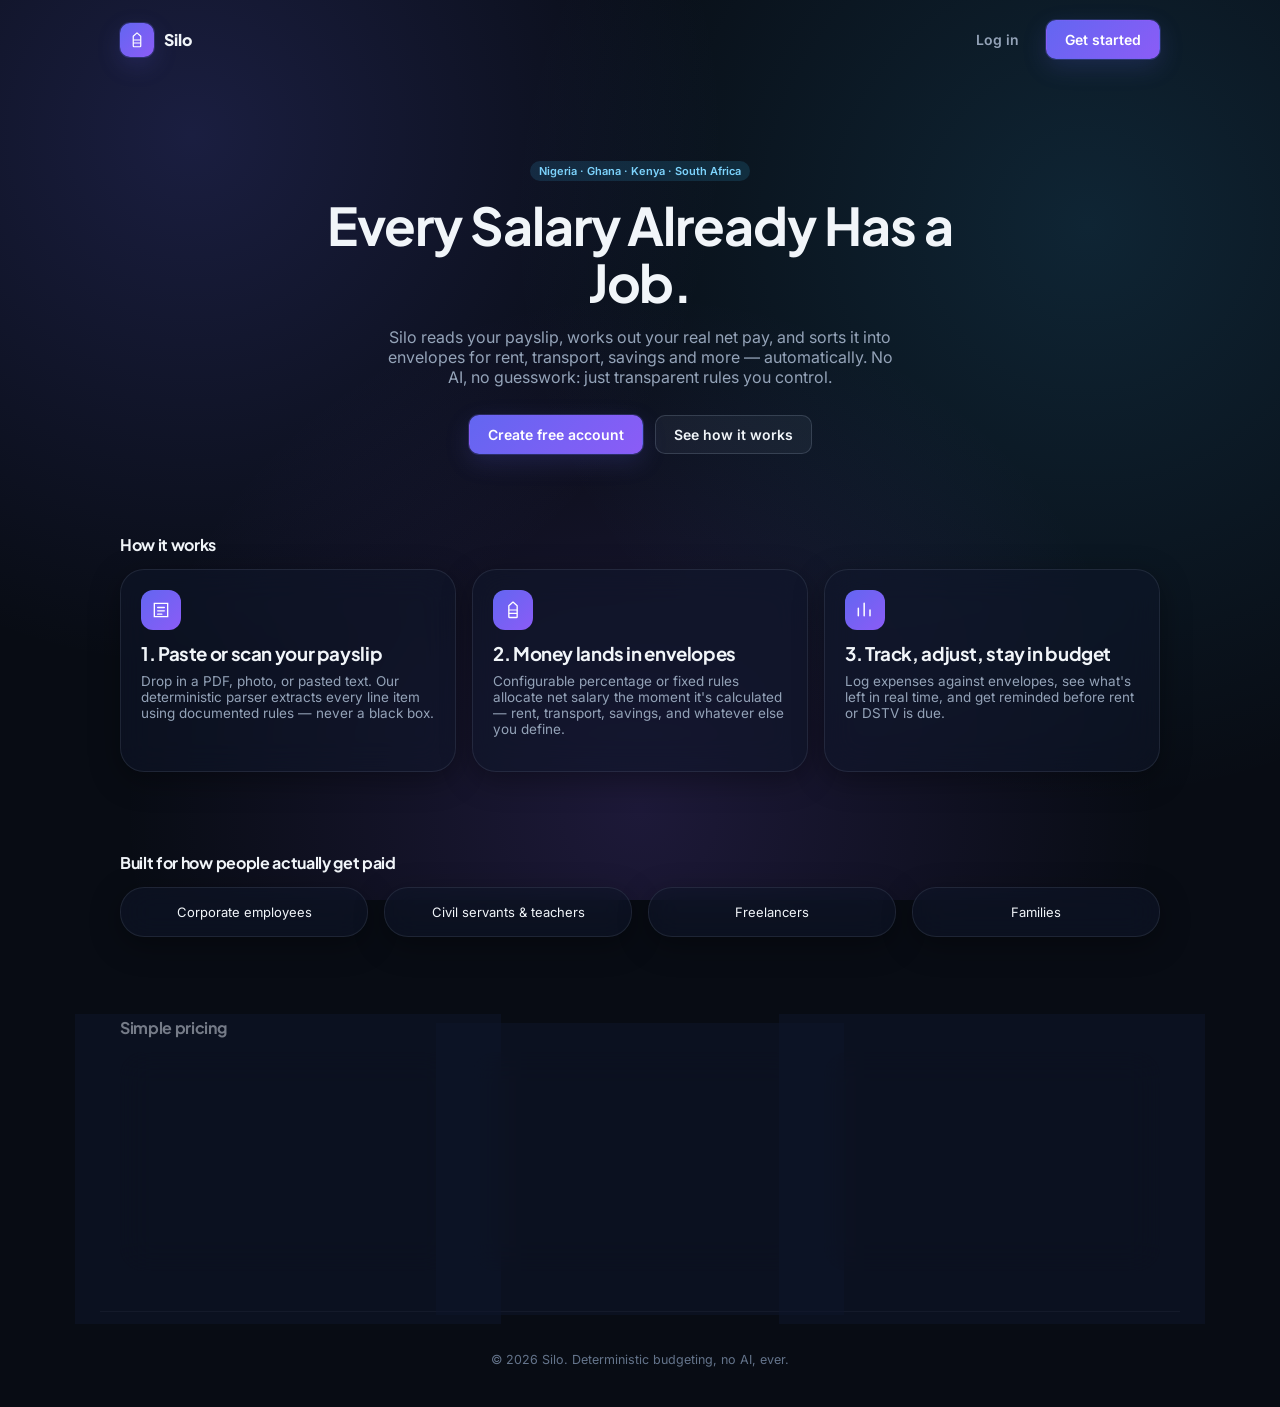
==== frontend/index.html @ d555c65d "Add files via upload" ====
<!DOCTYPE html>
<html lang="en">
<head>
<meta charset="UTF-8">
<meta name="viewport" content="width=device-width, initial-scale=1.0, viewport-fit=cover">
<meta name="theme-color" content="#080C14">
<meta name="description" content="Silo automatically organizes your salary into budgeting envelopes. Read payslips, calculate deductions, track spending — entirely offline-capable, no AI.">
<title>Silo — Every Salary Already Has a Job</title>
<link rel="manifest" href="manifest.json">
<link rel="icon" href="icons/favicon-32.png">
<link rel="apple-touch-icon" href="icons/icon-192.png">
<link rel="stylesheet" href="css/styles.css">
</head>
<body>
<a href="#main-content" class="skip-link">Skip to main content</a>

<!-- ============================== LANDING ============================== -->
<section id="view-landing" class="view active" aria-label="Landing page">
  <nav class="flex items-center justify-between" style="max-width:1080px;margin:0 auto;padding:20px;">
    <div class="brand" style="padding:0;">
      <div class="brand-mark">
        <svg viewBox="0 0 24 24" fill="none"><path d="M12 2.5L7 7v13a1 1 0 001 1h8a1 1 0 001-1V7l-5-4.5z" stroke="white" stroke-width="1.6" stroke-linecap="round" stroke-linejoin="round"/><path d="M7.5 12h9M7.5 16h9" stroke="white" stroke-width="1.4" stroke-linecap="round"/></svg>
      </div>
      <div><div class="brand-name">Silo</div></div>
    </div>
    <div class="flex gap-8">
      <button class="btn btn-ghost" data-action="show-auth" data-mode="login">Log in</button>
      <button class="btn btn-primary" data-action="show-auth" data-mode="register">Get started</button>
    </div>
  </nav>

  <div class="landing-hero">
    <span class="badge badge-info">Nigeria · Ghana · Kenya · South Africa</span>
    <h1 class="mt-16">Every Salary Already Has a Job.</h1>
    <p>Silo reads your payslip, works out your real net pay, and sorts it into envelopes for rent, transport, savings and more — automatically. No AI, no guesswork: just transparent rules you control.</p>
    <div class="flex gap-12" style="justify-content:center;margin-top:28px;">
      <button class="btn btn-primary" data-action="show-auth" data-mode="register">Create free account</button>
      <button class="btn btn-secondary" data-action="scroll-to" data-target="how-it-works">See how it works</button>
    </div>
  </div>

  <div class="landing-section" id="how-it-works">
    <div class="section-header"><h2>How it works</h2></div>
    <div class="grid grid-3">
      <div class="glass-card feature-tile">
        <div class="feature-icon"><svg viewBox="0 0 24 24" fill="none"><path d="M4 4h16v16H4z" stroke="white" stroke-width="1.6"/><path d="M8 9h8M8 13h8M8 17h5" stroke="white" stroke-width="1.6" stroke-linecap="round"/></svg></div>
        <h3>1. Paste or scan your payslip</h3>
        <p class="text-secondary mt-8" style="font-size:13.5px;">Drop in a PDF, photo, or pasted text. Our deterministic parser extracts every line item using documented rules — never a black box.</p>
      </div>
      <div class="glass-card feature-tile">
        <div class="feature-icon"><svg viewBox="0 0 24 24" fill="none"><path d="M12 2.5L7 7v13a1 1 0 001 1h8a1 1 0 001-1V7l-5-4.5z" stroke="white" stroke-width="1.6" stroke-linecap="round" stroke-linejoin="round"/><path d="M7.5 12h9M7.5 16h9" stroke="white" stroke-width="1.4" stroke-linecap="round"/></svg></div>
        <h3>2. Money lands in envelopes</h3>
        <p class="text-secondary mt-8" style="font-size:13.5px;">Configurable percentage or fixed rules allocate net salary the moment it's calculated — rent, transport, savings, and whatever else you define.</p>
      </div>
      <div class="glass-card feature-tile">
        <div class="feature-icon"><svg viewBox="0 0 24 24" fill="none"><path d="M4 19V10M11 19V4M18 19v-7" stroke="white" stroke-width="1.8" stroke-linecap="round"/></svg></div>
        <h3>3. Track, adjust, stay in budget</h3>
        <p class="text-secondary mt-8" style="font-size:13.5px;">Log expenses against envelopes, see what's left in real time, and get reminded before rent or DSTV is due.</p>
      </div>
    </div>
  </div>

  <div class="landing-section">
    <div class="section-header"><h2>Built for how people actually get paid</h2></div>
    <div class="grid grid-4">
      <div class="glass-card" style="font-size:13px;text-align:center;padding:16px;">Corporate employees</div>
      <div class="glass-card" style="font-size:13px;text-align:center;padding:16px;">Civil servants & teachers</div>
      <div class="glass-card" style="font-size:13px;text-align:center;padding:16px;">Freelancers</div>
      <div class="glass-card" style="font-size:13px;text-align:center;padding:16px;">Families</div>
    </div>
  </div>

  <div class="landing-section">
    <div class="section-header"><h2>Simple pricing</h2></div>
    <div class="grid grid-3">
      <div class="glass-card pricing-card">
        <div class="text-secondary" style="font-size:13px;">Free</div>
        <div class="price">₦0</div>
        <p class="text-secondary" style="font-size:13px;">5 envelopes · 3 months of payslip history</p>
        <button class="btn btn-secondary btn-block mt-16" data-action="show-auth" data-mode="register">Start free</button>
      </div>
      <div class="glass-card pricing-card featured">
        <span class="badge badge-info" style="position:absolute;top:-10px;left:50%;transform:translateX(-50%);">Popular</span>
        <div class="text-secondary" style="font-size:13px;">Premium</div>
        <div class="price">₦2,500<span style="font-size:13px;color:var(--text-muted);">/mo</span></div>
        <p class="text-secondary" style="font-size:13px;">Unlimited envelopes, reports & history, cloud backup</p>
        <button class="btn btn-primary btn-block mt-16" data-action="show-auth" data-mode="register">Go Premium</button>
      </div>
      <div class="glass-card pricing-card">
        <div class="text-secondary" style="font-size:13px;">Business</div>
        <div class="price">₦8,000<span style="font-size:13px;color:var(--text-muted);">/mo</span></div>
        <p class="text-secondary" style="font-size:13px;">Multiple staff payrolls, priority support</p>
        <button class="btn btn-secondary btn-block mt-16" data-action="show-auth" data-mode="register">Contact sales</button>
      </div>
    </div>
  </div>

  <footer class="landing-section text-muted" style="text-align:center;font-size:12.5px;border-top:1px solid var(--surface-border);">
    © 2026 Silo. Deterministic budgeting, no AI, ever.
  </footer>
</section>

<!-- ============================== AUTH ============================== -->
<section id="view-auth" class="view" aria-label="Authentication">
  <div class="auth-shell">
    <div class="glass-card auth-card">
      <div class="brand" style="padding:0 0 20px;justify-content:center;">
        <div class="brand-mark">
          <svg viewBox="0 0 24 24" fill="none"><path d="M12 2.5L7 7v13a1 1 0 001 1h8a1 1 0 001-1V7l-5-4.5z" stroke="white" stroke-width="1.6" stroke-linecap="round" stroke-linejoin="round"/><path d="M7.5 12h9M7.5 16h9" stroke="white" stroke-width="1.4" stroke-linecap="round"/></svg>
        </div>
        <div class="brand-name">Silo</div>
      </div>

      <div class="chip-row" style="justify-content:center;margin-bottom:20px;">
        <div class="chip active" data-auth-tab="login">Log in</div>
        <div class="chip" data-auth-tab="register">Create account</div>
      </div>

      <form id="form-login" data-form="login">
        <div class="field">
          <label for="login-email">Email</label>
          <input class="input" type="email" id="login-email" placeholder="you@example.com" required>
        </div>
        <div class="field">
          <label for="login-password">Password</label>
          <input class="input" type="password" id="login-password" placeholder="••••••••" required>
        </div>
        <button class="btn btn-primary btn-block" type="submit">Log in</button>
      </form>

      <form id="form-register" data-form="register" style="display:none;">
        <div class="field">
          <label for="reg-name">Full name</label>
          <input class="input" type="text" id="reg-name" placeholder="Adaeze Nwosu" required>
        </div>
        <div class="field">
          <label for="reg-email">Email</label>
          <input class="input" type="email" id="reg-email" placeholder="you@example.com" required>
        </div>
        <div class="field">
          <label for="reg-country">Country</label>
          <select class="input" id="reg-country">
            <option value="NG">Nigeria (₦ NGN)</option>
            <option value="GH">Ghana (GH₵ GHS)</option>
            <option value="KE">Kenya (KSh KES)</option>
            <option value="ZA">South Africa (R ZAR)</option>
          </select>
        </div>
        <div class="field">
          <label for="reg-password">Password</label>
          <input class="input" type="password" id="reg-password" placeholder="At least 8 characters" required minlength="8">
        </div>
        <button class="btn btn-primary btn-block" type="submit">Create account</button>
      </form>

      <div class="flex" style="gap:10px;margin:18px 0;align-items:center;">
        <div style="flex:1;height:1px;background:var(--surface-border-strong);"></div>
        <span class="text-muted" style="font-size:11.5px;">or continue with</span>
        <div style="flex:1;height:1px;background:var(--surface-border-strong);"></div>
      </div>
      <div class="grid grid-3" style="gap:8px;">
        <button class="btn btn-secondary btn-sm" data-action="oauth-stub" data-provider="Google">Google</button>
        <button class="btn btn-secondary btn-sm" data-action="oauth-stub" data-provider="Microsoft">Microsoft</button>
        <button class="btn btn-secondary btn-sm" data-action="oauth-stub" data-provider="Apple">Apple</button>
      </div>
      <p class="text-muted mt-16" style="font-size:11.5px;text-align:center;">By continuing you agree to Silo's Terms & Privacy Policy.</p>
    </div>
  </div>
</section>

<!-- ============================== APP SHELL ============================== -->
<div id="app-shell" class="app-shell" style="display:none;">
  <aside class="sidebar" aria-label="Primary navigation">
    <div class="brand">
      <div class="brand-mark">
        <svg viewBox="0 0 24 24" fill="none"><path d="M12 2.5L7 7v13a1 1 0 001 1h8a1 1 0 001-1V7l-5-4.5z" stroke="white" stroke-width="1.6" stroke-linecap="round" stroke-linejoin="round"/><path d="M7.5 12h9M7.5 16h9" stroke="white" stroke-width="1.4" stroke-linecap="round"/></svg>
      </div>
      <div>
        <div class="brand-name">Silo</div>
        <div class="brand-tagline">Every salary has a job</div>
      </div>
    </div>

    <div class="nav-item active" data-nav="dashboard" tabindex="0">
      <svg viewBox="0 0 24 24" fill="none"><path d="M4 13h6V4H4v9zM14 20h6v-9h-6v9zM4 20h6v-4H4v4zM14 10h6V4h-6v6z" stroke="currentColor" stroke-width="1.6" stroke-linejoin="round"/></svg>
      Dashboard
    </div>
    <div class="nav-item" data-nav="upload" tabindex="0">
      <svg viewBox="0 0 24 24" fill="none"><path d="M12 16V4m0 0L7 9m5-5l5 5M4 16v3a2 2 0 002 2h12a2 2 0 002-2v-3" stroke="currentColor" stroke-width="1.6" stroke-linecap="round" stroke-linejoin="round"/></svg>
      Upload Payslip
    </div>
    <div class="nav-item" data-nav="history" tabindex="0">
      <svg viewBox="0 0 24 24" fill="none"><path d="M4 4h16v16H4z" stroke="currentColor" stroke-width="1.6"/><path d="M8 9h8M8 13h8M8 17h5" stroke="currentColor" stroke-width="1.6" stroke-linecap="round"/></svg>
      Payslip History
    </div>
    <div class="nav-item" data-nav="envelopes" tabindex="0">
      <svg viewBox="0 0 24 24" fill="none"><path d="M3 6l9 6 9-6M4 5h16a1 1 0 011 1v12a1 1 0 01-1 1H4a1 1 0 01-1-1V6a1 1 0 011-1z" stroke="currentColor" stroke-width="1.6" stroke-linejoin="round"/></svg>
      Envelopes
    </div>
    <div class="nav-item" data-nav="transactions" tabindex="0">
      <svg viewBox="0 0 24 24" fill="none"><path d="M7 8h13M7 8l3-3M7 8l3 3M17 16H4M17 16l-3-3M17 16l-3 3" stroke="currentColor" stroke-width="1.6" stroke-linecap="round" stroke-linejoin="round"/></svg>
      Transactions
    </div>
    <div class="nav-item" data-nav="reports" tabindex="0">
      <svg viewBox="0 0 24 24" fill="none"><path d="M4 19V10M11 19V4M18 19v-7" stroke="currentColor" stroke-width="1.8" stroke-linecap="round"/></svg>
      Reports
    </div>

    <div class="nav-section-label">Account</div>
    <div class="nav-item" data-nav="settings" tabindex="0">
      <svg viewBox="0 0 24 24" fill="none"><circle cx="12" cy="12" r="3" stroke="currentColor" stroke-width="1.6"/><path d="M19.4 15a1.65 1.65 0 00.33 1.82l.06.06a2 2 0 11-2.83 2.83l-.06-.06a1.65 1.65 0 00-1.82-.33 1.65 1.65 0 00-1 1.51V21a2 2 0 01-4 0v-.09A1.65 1.65 0 009 19.4a1.65 1.65 0 00-1.82.33l-.06.06a2 2 0 11-2.83-2.83l.06-.06A1.65 1.65 0 004.6 15a1.65 1.65 0 00-1.51-1H3a2 2 0 010-4h.09A1.65 1.65 0 004.6 9a1.65 1.65 0 00-.33-1.82l-.06-.06a2 2 0 112.83-2.83l.06.06A1.65 1.65 0 009 4.6a1.65 1.65 0 001-1.51V3a2 2 0 014 0v.09a1.65 1.65 0 001 1.51 1.65 1.65 0 001.82-.33l.06-.06a2 2 0 112.83 2.83l-.06.06A1.65 1.65 0 0019.4 9c.14.36.22.75.22 1.15V10.85c0 .4-.08.79-.22 1.15z" stroke="currentColor" stroke-width="1.2"/></svg>
      Settings
    </div>
    <div class="nav-item" data-action="logout" tabindex="0">
      <svg viewBox="0 0 24 24" fill="none"><path d="M9 21H5a2 2 0 01-2-2V5a2 2 0 012-2h4M16 17l5-5-5-5M21 12H9" stroke="currentColor" stroke-width="1.6" stroke-linecap="round" stroke-linejoin="round"/></svg>
      Log out
    </div>

    <div class="sidebar-footer">
      <div class="glass-card" style="padding:14px;">
        <div style="font-size:12px;font-weight:600;">Free plan</div>
        <div class="text-muted" style="font-size:11px;margin-top:2px;">5 envelopes · 3mo history</div>
        <button class="btn btn-primary btn-sm btn-block mt-8" data-nav="settings" data-settings-tab="subscription">Upgrade</button>
      </div>
    </div>
  </aside>

  <main class="main" id="main-content">
    <div class="install-banner" id="install-banner">
      <div class="flex items-center gap-12">
        <svg width="20" height="20" viewBox="0 0 24 24" fill="none"><path d="M12 16V4m0 0L7 9m5-5l5 5M4 20h16" stroke="var(--color-accent)" stroke-width="1.8" stroke-linecap="round" stroke-linejoin="round"/></svg>
        <span style="font-size:13px;">Install Silo for offline access and a native app feel.</span>
      </div>
      <div class="flex gap-8">
        <button class="btn btn-primary btn-sm" id="install-btn">Install</button>
        <button class="btn btn-ghost btn-sm" id="install-dismiss">Dismiss</button>
      </div>
    </div>

    <!-- ---- DASHBOARD ---- -->
    <section id="view-dashboard" class="view active" aria-label="Dashboard">
      <div class="topbar">
        <div>
          <h1>Welcome back<span id="dash-username"></span></h1>
          <div class="subtitle" id="dash-date"></div>
        </div>
        <button class="btn btn-primary" data-nav="upload">
          <svg viewBox="0 0 24 24" fill="none"><path d="M12 5v14M5 12h14" stroke="white" stroke-width="2" stroke-linecap="round"/></svg>
          Upload payslip
        </button>
      </div>

      <div class="grid grid-4" id="dash-stats"></div>

      <div class="grid" style="grid-template-columns: 1.4fr 1fr; margin-top:20px;" id="dash-two-col">
        <div class="glass-card">
          <div class="section-header">
            <h2>Envelope summary</h2>
            <span class="link" data-nav="envelopes">View all</span>
          </div>
          <div class="grid grid-3" id="dash-envelopes"></div>
        </div>
        <div class="glass-card">
          <div class="section-header"><h2>Upcoming bills</h2></div>
          <div id="dash-bills"></div>
        </div>
      </div>

      <div class="glass-card mt-24">
        <div class="section-header">
          <h2>Recent transactions</h2>
          <span class="link" data-nav="transactions">View all</span>
        </div>
        <div id="dash-transactions"></div>
      </div>
    </section>

    <!-- ---- UPLOAD PAYSLIP ---- -->
    <section id="view-upload" class="view" aria-label="Upload payslip">
      <div class="topbar">
        <div><h1>Upload payslip</h1><div class="subtitle">Paste, drop, or capture — parsed instantly and fully offline.</div></div>
      </div>

      <div class="grid" style="grid-template-columns: 1fr 1fr;">
        <div class="glass-card">
          <div class="chip-row mt-8" style="margin-bottom:16px;">
            <div class="chip active" data-country="NG">🇳🇬 Nigeria</div>
            <div class="chip" data-country="GH">🇬🇭 Ghana</div>
            <div class="chip" data-country="KE">🇰🇪 Kenya</div>
            <div class="chip" data-country="ZA">🇿🇦 South Africa</div>
          </div>
          <div class="dropzone" id="dropzone" tabindex="0" role="button" aria-label="Upload payslip file">
            <svg viewBox="0 0 24 24" fill="none"><path d="M12 16V4m0 0L7 9m5-5l5 5M4 16v3a2 2 0 002 2h12a2 2 0 002-2v-3" stroke="currentColor" stroke-width="1.6" stroke-linecap="round" stroke-linejoin="round"/></svg>
            <div style="font-size:13.5px;font-weight:600;">Drag & drop, paste, or click to select</div>
            <div class="text-muted" style="font-size:12px;margin-top:4px;">PDF, JPEG, PNG, HEIC, TXT — text is extracted locally when possible</div>
            <input type="file" id="file-input" accept=".pdf,.jpg,.jpeg,.png,.heic,.txt,image/*" hidden>
          </div>
          <div class="field mt-16">
            <label for="paste-area">Or paste payslip text directly</label>
            <textarea class="input" id="paste-area" rows="8" placeholder="Employee Name: ...&#10;Basic Salary: ...&#10;Net Pay: ..."></textarea>
          </div>
          <button class="btn btn-primary btn-block" id="parse-btn">
            <svg viewBox="0 0 24 24" fill="none"><path d="M9 12l2 2 4-4" stroke="white" stroke-width="2" stroke-linecap="round" stroke-linejoin="round"/><circle cx="12" cy="12" r="9" stroke="white" stroke-width="1.6"/></svg>
            Parse payslip
          </button>
        </div>

        <div class="glass-card" id="parse-result-card" style="display:none;">
          <div class="section-header">
            <h2>Extracted details</h2>
            <span id="parse-status-badge"></span>
          </div>
          <div id="parse-notes"></div>
          <div id="parse-fields" class="mt-16"></div>
          <button class="btn btn-primary btn-block mt-16" id="confirm-allocate-btn">Confirm & allocate to envelopes</button>
        </div>
        <div class="glass-card empty-state" id="parse-empty-card">
          <svg viewBox="0 0 24 24" fill="none"><path d="M4 4h16v16H4z" stroke="currentColor" stroke-width="1.4"/><path d="M8 9h8M8 13h8M8 17h5" stroke="currentColor" stroke-width="1.4" stroke-linecap="round"/></svg>
          <div>Extracted fields will appear here — every value traces back to a regex rule you can inspect, never a guess.</div>
        </div>
      </div>
    </section>

    <!-- ---- PAYSLIP HISTORY ---- -->
    <section id="view-history" class="view" aria-label="Payslip history">
      <div class="topbar"><div><h1>Payslip history</h1><div class="subtitle">Every payslip you've parsed, with its validation status.</div></div></div>
      <div class="glass-card"><div id="history-list"></div></div>
    </section>

    <!-- ---- ENVELOPES ---- -->
    <section id="view-envelopes" class="view" aria-label="Envelopes">
      <div class="topbar">
        <div><h1>Envelopes</h1><div class="subtitle">Configurable budgeting buckets — create, merge, split, lock.</div></div>
        <div class="flex gap-8">
          <button class="btn btn-secondary" data-action="open-modal" data-modal="rules">Allocation rules</button>
          <button class="btn btn-primary" data-action="open-modal" data-modal="create-envelope">
            <svg viewBox="0 0 24 24" fill="none"><path d="M12 5v14M5 12h14" stroke="white" stroke-width="2" stroke-linecap="round"/></svg>
            New envelope
          </button>
        </div>
      </div>
      <div class="grid grid-4" id="envelopes-grid"></div>
    </section>

    <!-- ---- TRANSACTIONS ---- -->
    <section id="view-transactions" class="view" aria-label="Transactions">
      <div class="topbar">
        <div><h1>Transactions</h1><div class="subtitle">Every expense, income, transfer, and refund.</div></div>
        <button class="btn btn-primary" data-action="open-modal" data-modal="add-transaction">
          <svg viewBox="0 0 24 24" fill="none"><path d="M12 5v14M5 12h14" stroke="white" stroke-width="2" stroke-linecap="round"/></svg>
          Add transaction
        </button>
      </div>
      <div class="glass-card">
        <div class="flex gap-8 mt-8" style="margin-bottom:16px;flex-wrap:wrap;">
          <input class="input" id="txn-search" placeholder="Search transactions..." style="max-width:240px;">
          <select class="input" id="txn-filter-type" style="max-width:160px;">
            <option value="">All types</option>
            <option value="expense">Expense</option>
            <option value="income">Income</option>
            <option value="transfer">Transfer</option>
            <option value="refund">Refund</option>
          </select>
        </div>
        <div id="transactions-list"></div>
      </div>
    </section>

    <!-- ---- REPORTS ---- -->
    <section id="view-reports" class="view" aria-label="Reports">
      <div class="topbar">
        <div><h1>Reports</h1><div class="subtitle">Deterministic aggregation — plain arithmetic, no inference.</div></div>
        <div class="flex gap-8">
          <select class="input" id="report-period" style="max-width:160px;">
            <option value="daily">Daily</option>
            <option value="weekly">Weekly</option>
            <option value="monthly" selected>Monthly</option>
            <option value="quarterly">Quarterly</option>
            <option value="annual">Annual</option>
          </select>
          <button class="btn btn-secondary" data-action="export-report" data-format="csv">Export CSV</button>
        </div>
      </div>

      <div class="grid grid-3" id="report-stats"></div>

      <div class="grid" style="grid-template-columns: 1fr 1fr; margin-top:20px;">
        <div class="glass-card">
          <div class="section-header"><h2>Expense categories</h2></div>
          <div id="report-categories"></div>
        </div>
        <div class="glass-card">
          <div class="section-header"><h2>Budget performance</h2></div>
          <div id="report-budget"></div>
        </div>
      </div>
    </section>

    <!-- ---- SETTINGS ---- -->
    <section id="view-settings" class="view" aria-label="Settings">
      <div class="topbar"><div><h1>Settings</h1><div class="subtitle">Currency, theme, notifications, privacy, and account.</div></div></div>

      <div class="grid" style="grid-template-columns: 220px 1fr;">
        <div class="glass-card" style="padding:10px;height:fit-content;">
          <div class="nav-item active" data-settings-tab="general">General</div>
          <div class="nav-item" data-settings-tab="notifications">Notifications</div>
          <div class="nav-item" data-settings-tab="budget">Budget defaults</div>
          <div class="nav-item" data-settings-tab="subscription">Subscription</div>
          <div class="nav-item" data-settings-tab="privacy">Privacy & data</div>
        </div>

        <div>
          <div class="glass-card settings-pane" data-settings-pane="general">
            <h2 style="font-size:15px;margin-bottom:16px;">General</h2>
            <div class="field">
              <label for="set-currency">Currency</label>
              <select class="input" id="set-currency">
                <option value="NGN">₦ Nigerian Naira</option>
                <option value="GHS">GH₵ Ghanaian Cedi</option>
                <option value="KES">KSh Kenyan Shilling</option>
                <option value="ZAR">R South African Rand</option>
              </select>
            </div>
            <div class="field">
              <label for="set-country">Country</label>
              <select class="input" id="set-country">
                <option value="NG">Nigeria</option>
                <option value="GH">Ghana</option>
                <option value="KE">Kenya</option>
                <option value="ZA">South Africa</option>
              </select>
            </div>
            <div class="field">
              <label for="set-theme">Theme</label>
              <select class="input" id="set-theme">
                <option value="dark">Dark</option>
                <option value="light">Light</option>
              </select>
            </div>
            <div class="field">
              <label for="set-language">Language</label>
              <select class="input" id="set-language">
                <option value="en">English</option>
              </select>
            </div>
            <label class="flex items-center gap-8" style="font-size:13px;margin-top:8px;">
              <input type="checkbox" id="set-high-contrast"> High contrast mode
            </label>
            <label class="flex items-center gap-8" style="font-size:13px;margin-top:8px;">
              <input type="checkbox" id="set-reduced-motion"> Reduced motion
            </label>
            <button class="btn btn-primary mt-16" id="save-general-btn">Save changes</button>
          </div>

          <div class="glass-card settings-pane" data-settings-pane="notifications" style="display:none;">
            <h2 style="font-size:15px;margin-bottom:16px;">Notification preferences</h2>
            <label class="flex items-center gap-8" style="font-size:13px;margin-bottom:10px;"><input type="checkbox" checked> Salary day reminders</label>
            <label class="flex items-center gap-8" style="font-size:13px;margin-bottom:10px;"><input type="checkbox" checked> Upcoming rent & bills</label>
            <label class="flex items-center gap-8" style="font-size:13px;margin-bottom:10px;"><input type="checkbox" checked> Savings goal milestones</label>
            <label class="flex items-center gap-8" style="font-size:13px;margin-bottom:10px;"><input type="checkbox"> Browser push notifications</label>
            <button class="btn btn-secondary mt-8" id="enable-push-btn">Enable browser notifications</button>
          </div>

          <div class="glass-card settings-pane" data-settings-pane="budget" style="display:none;">
            <h2 style="font-size:15px;margin-bottom:16px;">Default allocation rules</h2>
            <p class="text-secondary" style="font-size:13px;">These apply automatically the next time a payslip is confirmed. Manage them from Envelopes → Allocation rules.</p>
            <button class="btn btn-secondary mt-8" data-action="open-modal" data-modal="rules">Edit allocation rules</button>
          </div>

          <div class="glass-card settings-pane" data-settings-pane="subscription" style="display:none;">
            <h2 style="font-size:15px;margin-bottom:16px;">Subscription</h2>
            <div class="grid grid-3">
              <div class="glass-card pricing-card"><div class="text-secondary" style="font-size:12.5px;">Free</div><div class="price" style="font-size:22px;">₦0</div><span class="badge badge-success">Current plan</span></div>
              <div class="glass-card pricing-card featured"><div class="text-secondary" style="font-size:12.5px;">Premium</div><div class="price" style="font-size:22px;">₦2,500/mo</div><button class="btn btn-primary btn-sm mt-8">Upgrade</button></div>
              <div class="glass-card pricing-card"><div class="text-secondary" style="font-size:12.5px;">Business</div><div class="price" style="font-size:22px;">₦8,000/mo</div><button class="btn btn-secondary btn-sm mt-8">Contact sales</button></div>
            </div>
          </div>

          <div class="glass-card settings-pane" data-settings-pane="privacy" style="display:none;">
            <h2 style="font-size:15px;margin-bottom:16px;">Privacy & data</h2>
            <p class="text-secondary" style="font-size:13px;">All your data is stored locally on this device (IndexedDB). Raw payslip text is discarded immediately after parsing — only the extracted figures are kept.</p>
            <div class="flex gap-8 mt-16">
              <button class="btn btn-secondary" id="export-data-btn">Export my data (JSON)</button>
              <button class="btn btn-danger" id="delete-account-btn">Delete all data</button>
            </div>
          </div>
        </div>
      </div>
    </section>
  </main>
</div>

<!-- Bottom nav (mobile) -->
<nav class="bottom-nav" id="bottom-nav" aria-label="Mobile navigation">
  <div class="nav-item active" data-nav="dashboard"><svg viewBox="0 0 24 24" fill="none"><path d="M4 13h6V4H4v9zM14 20h6v-9h-6v9zM4 20h6v-4H4v4zM14 10h6V4h-6v6z" stroke="currentColor" stroke-width="1.6" stroke-linejoin="round"/></svg>Home</div>
  <div class="nav-item" data-nav="upload"><svg viewBox="0 0 24 24" fill="none"><path d="M12 16V4m0 0L7 9m5-5l5 5M4 16v3a2 2 0 002 2h12a2 2 0 002-2v-3" stroke="currentColor" stroke-width="1.6" stroke-linecap="round" stroke-linejoin="round"/></svg>Upload</div>
  <div class="nav-item" data-nav="envelopes"><svg viewBox="0 0 24 24" fill="none"><path d="M3 6l9 6 9-6M4 5h16a1 1 0 011 1v12a1 1 0 01-1 1H4a1 1 0 01-1-1V6a1 1 0 011-1z" stroke="currentColor" stroke-width="1.6" stroke-linejoin="round"/></svg>Envelopes</div>
  <div class="nav-item" data-nav="transactions"><svg viewBox="0 0 24 24" fill="none"><path d="M7 8h13M7 8l3-3M7 8l3 3M17 16H4M17 16l-3-3M17 16l-3 3" stroke="currentColor" stroke-width="1.6" stroke-linecap="round" stroke-linejoin="round"/></svg>Activity</div>
  <div class="nav-item" data-nav="settings"><svg viewBox="0 0 24 24" fill="none"><circle cx="12" cy="12" r="3" stroke="currentColor" stroke-width="1.6"/></svg>Settings</div>
</nav>

<!-- ============================== MODALS ============================== -->
<div class="modal-overlay" id="modal-create-envelope">
  <div class="modal">
    <div class="modal-header"><h3>New envelope</h3><svg class="modal-close" data-action="close-modal" viewBox="0 0 24 24" fill="none"><path d="M6 6l12 12M18 6L6 18" stroke="currentColor" stroke-width="1.6" stroke-linecap="round"/></svg></div>
    <div class="field"><label for="new-env-name">Name</label><input class="input" id="new-env-name" placeholder="e.g. School Fees"></div>
    <div class="field"><label for="new-env-color">Color</label><input class="input" type="color" id="new-env-color" value="#6366F1" style="height:42px;padding:4px;"></div>
    <button class="btn btn-primary btn-block" id="create-env-confirm">Create envelope</button>
  </div>
</div>

<div class="modal-overlay" id="modal-add-transaction">
  <div class="modal">
    <div class="modal-header"><h3>Add transaction</h3><svg class="modal-close" data-action="close-modal" viewBox="0 0 24 24" fill="none"><path d="M6 6l12 12M18 6L6 18" stroke="currentColor" stroke-width="1.6" stroke-linecap="round"/></svg></div>
    <div class="field">
      <label for="txn-type">Type</label>
      <select class="input" id="txn-type">
        <option value="expense">Expense</option>
        <option value="income">Income</option>
        <option value="refund">Refund</option>
      </select>
    </div>
    <div class="field"><label for="txn-envelope">Envelope</label><select class="input" id="txn-envelope"></select></div>
    <div class="field"><label for="txn-amount">Amount</label><input class="input" type="number" id="txn-amount" placeholder="0.00" min="0" step="0.01"></div>
    <div class="field"><label for="txn-merchant">Merchant / source</label><input class="input" id="txn-merchant" placeholder="e.g. Ikeja Electric"></div>
    <div class="field"><label for="txn-note">Note</label><input class="input" id="txn-note" placeholder="Optional"></div>
    <button class="btn btn-primary btn-block" id="add-txn-confirm">Save transaction</button>
  </div>
</div>

<div class="modal-overlay" id="modal-rules">
  <div class="modal" style="max-width:520px;">
    <div class="modal-header"><h3>Allocation rules</h3><svg class="modal-close" data-action="close-modal" viewBox="0 0 24 24" fill="none"><path d="M6 6l12 12M18 6L6 18" stroke="currentColor" stroke-width="1.6" stroke-linecap="round"/></svg></div>
    <p class="text-secondary" style="font-size:13px;margin-bottom:12px;">Percentage rules apply first, in priority order; one remainder rule absorbs whatever's left. Changes apply to the next payslip you confirm.</p>
    <div id="rules-list"></div>
    <button class="btn btn-secondary btn-block mt-16" id="reset-rules-btn">Reset to Nigeria-first defaults</button>
  </div>
</div>

<div class="modal-overlay" id="modal-envelope-detail">
  <div class="modal">
    <div class="modal-header"><h3 id="env-detail-name">Envelope</h3><svg class="modal-close" data-action="close-modal" viewBox="0 0 24 24" fill="none"><path d="M6 6l12 12M18 6L6 18" stroke="currentColor" stroke-width="1.6" stroke-linecap="round"/></svg></div>
    <div id="env-detail-body"></div>
  </div>
</div>

<div class="toast-container" id="toast-container"></div>

<script src="js/config.js"></script>
<script src="js/storage.js"></script>
<script src="js/parser.js"></script>
<script src="js/envelope-engine.js"></script>
<script src="js/app.js"></script>
</body>
</html>
---- frontend/css/styles.css ----
/* ==========================================================================
   Silo — Design System
   Premium dark glassmorphism fintech aesthetic, Nigeria-first.
   ========================================================================== */

@import url('https://fonts.googleapis.com/css2?family=Plus+Jakarta+Sans:wght@400;500;600;700;800&family=Inter:wght@400;500;600&display=swap');

:root {
  /* Brand palette (spec-locked) */
  --color-primary: #6366F1;
  --color-secondary: #8B5CF6;
  --color-success: #10B981;
  --color-warning: #F59E0B;
  --color-danger: #EF4444;
  --color-bg: #080C14;
  --color-card: #0F172A;
  --color-accent: #38BDF8;

  /* Derived surface tones */
  --surface-glass: rgba(15, 23, 42, 0.55);
  --surface-glass-strong: rgba(15, 23, 42, 0.78);
  --surface-border: rgba(148, 163, 184, 0.14);
  --surface-border-strong: rgba(148, 163, 184, 0.24);
  --text-primary: #F1F5F9;
  --text-secondary: #94A3B8;
  --text-muted: #64748B;

  --gradient-brand: linear-gradient(135deg, var(--color-primary) 0%, var(--color-secondary) 100%);
  --gradient-mesh: radial-gradient(circle at 15% 15%, rgba(99,102,241,0.20), transparent 40%),
                    radial-gradient(circle at 85% 25%, rgba(56,189,248,0.14), transparent 45%),
                    radial-gradient(circle at 50% 90%, rgba(139,92,246,0.16), transparent 50%);

  --radius-sm: 10px;
  --radius-md: 16px;
  --radius-lg: 24px;
  --radius-envelope: 20px;

  --shadow-soft: 0 8px 30px rgba(0,0,0,0.35);
  --shadow-glow-primary: 0 0 0 1px rgba(99,102,241,0.25), 0 8px 24px rgba(99,102,241,0.18);

  --font-display: 'Plus Jakarta Sans', Inter, sans-serif;
  --font-body: 'Inter', -apple-system, sans-serif;

  color-scheme: dark;
}

* { box-sizing: border-box; }

@media (prefers-reduced-motion: reduce) {
  *, *::before, *::after { animation-duration: 0.001ms !important; transition-duration: 0.001ms !important; }
}

html, body {
  margin: 0;
  padding: 0;
  min-height: 100vh;
  background: var(--color-bg);
  color: var(--text-primary);
  font-family: var(--font-body);
  -webkit-font-smoothing: antialiased;
  overflow-x: hidden;
}

body {
  background-image: var(--gradient-mesh);
  background-attachment: fixed;
}

h1, h2, h3, h4, .display {
  font-family: var(--font-display);
  font-weight: 700;
  letter-spacing: -0.02em;
  margin: 0;
}

button, input, select, textarea { font-family: var(--font-body); }

a { color: inherit; text-decoration: none; }

::selection { background: rgba(99,102,241,0.35); }

/* Scrollbar */
::-webkit-scrollbar { width: 8px; height: 8px; }
::-webkit-scrollbar-track { background: transparent; }
::-webkit-scrollbar-thumb { background: rgba(148,163,184,0.25); border-radius: 8px; }

/* ==========================================================================
   Layout shell
   ========================================================================== */

.app-shell {
  display: flex;
  min-height: 100vh;
}

.sidebar {
  width: 248px;
  flex-shrink: 0;
  padding: 24px 16px;
  display: flex;
  flex-direction: column;
  gap: 4px;
  border-right: 1px solid var(--surface-border);
  background: rgba(8, 12, 20, 0.6);
  backdrop-filter: blur(20px);
  position: sticky;
  top: 0;
  height: 100vh;
}

.brand {
  display: flex;
  align-items: center;
  gap: 10px;
  padding: 8px 12px 24px;
}

.brand-mark {
  width: 34px; height: 34px;
  border-radius: 10px;
  background: var(--gradient-brand);
  display: flex; align-items: center; justify-content: center;
  box-shadow: var(--shadow-glow-primary);
  flex-shrink: 0;
}

.brand-mark svg { width: 18px; height: 18px; }

.brand-name { font-family: var(--font-display); font-weight: 800; font-size: 16px; }
.brand-tagline { font-size: 11px; color: var(--text-muted); margin-top: -2px; }

.nav-item {
  display: flex;
  align-items: center;
  gap: 12px;
  padding: 10px 12px;
  border-radius: var(--radius-sm);
  color: var(--text-secondary);
  font-size: 14px;
  font-weight: 500;
  cursor: pointer;
  transition: background 0.15s ease, color 0.15s ease;
  border: 1px solid transparent;
}

.nav-item:hover { background: rgba(148,163,184,0.06); color: var(--text-primary); }

.nav-item.active {
  background: linear-gradient(135deg, rgba(99,102,241,0.16), rgba(139,92,246,0.10));
  color: var(--text-primary);
  border-color: rgba(99,102,241,0.25);
}

.nav-item svg { width: 18px; height: 18px; flex-shrink: 0; }

.nav-section-label {
  font-size: 11px;
  text-transform: uppercase;
  letter-spacing: 0.08em;
  color: var(--text-muted);
  padding: 16px 12px 6px;
}

.sidebar-footer {
  margin-top: auto;
  padding: 12px;
}

.main {
  flex: 1;
  min-width: 0;
  padding: 28px 32px 100px;
}

.topbar {
  display: flex;
  align-items: center;
  justify-content: space-between;
  margin-bottom: 24px;
  gap: 16px;
}

.topbar h1 { font-size: 22px; }
.topbar .subtitle { color: var(--text-secondary); font-size: 13px; margin-top: 4px; }

/* Mobile bottom nav */
.bottom-nav {
  display: none;
  position: fixed;
  bottom: 0; left: 0; right: 0;
  background: rgba(8,12,20,0.85);
  backdrop-filter: blur(20px);
  border-top: 1px solid var(--surface-border);
  padding: 8px 4px calc(8px + env(safe-area-inset-bottom));
  justify-content: space-around;
  z-index: 50;
}

.bottom-nav .nav-item {
  flex-direction: column;
  gap: 3px;
  font-size: 10px;
  padding: 6px 8px;
  border-radius: 12px;
}

.bottom-nav .nav-item svg { width: 20px; height: 20px; }

@media (max-width: 860px) {
  .sidebar { display: none; }
  .main { padding: 20px 16px 88px; }
  .bottom-nav { display: flex; }
}

/* ==========================================================================
   Glass cards + the signature "envelope" card
   ========================================================================== */

.glass-card {
  background: var(--surface-glass);
  border: 1px solid var(--surface-border);
  border-radius: var(--radius-lg);
  backdrop-filter: blur(16px);
  box-shadow: var(--shadow-soft);
  padding: 20px;
}

.grid {
  display: grid;
  gap: 16px;
}

/* Prevent CSS grid blowout: without this, a grid item's default min-width:auto
   lets long unbroken content (large currency figures, long envelope names)
   force its column wider than the track, which then gets clipped by
   overflow-x:hidden on the page — the "details cut off" behavior on mobile.
   min-width: 0 lets the item shrink to its track and wrap/truncate normally. */
.grid > * { min-width: 0; }

.grid-2 { grid-template-columns: repeat(2, 1fr); }
.grid-3 { grid-template-columns: repeat(3, 1fr); }
.grid-4 { grid-template-columns: repeat(4, 1fr); }
@media (max-width: 860px) { .grid-2, .grid-3, .grid-4 { grid-template-columns: 1fr 1fr; } }
/* Keep envelopes in a proportional 2-column layout through typical phone
   portrait widths (~375-480px); only collapse to a single, full-width column
   on very small/old devices. A single stretched column at normal phone
   widths is what produced the "not proportional", overly elongated cards. */
@media (max-width: 380px) { .grid-2, .grid-3, .grid-4 { grid-template-columns: 1fr; } }
@media (max-width: 560px) { .grid { gap: 10px; } }

/* Envelope card: paper-envelope silhouette used for every budgeting bucket.
   The ::before pseudo-element draws the folded flap using clip-path so the
   card literally looks like a small paper envelope with a colored flap. */
.envelope-card {
  position: relative;
  border-radius: var(--radius-envelope);
  overflow: hidden;
  background: var(--surface-glass);
  border: 1px solid var(--surface-border);
  padding: 22px 18px 18px;
  cursor: pointer;
  transition: transform 0.2s ease, border-color 0.2s ease, box-shadow 0.2s ease;
}

.envelope-card::before {
  content: "";
  position: absolute;
  top: 0; left: 0; right: 0;
  height: 46px;
  background: var(--envelope-color, var(--color-primary));
  opacity: 0.22;
  clip-path: polygon(0 0, 100% 0, 50% 62%);
}

.envelope-card:hover {
  transform: translateY(-3px);
  border-color: var(--surface-border-strong);
  box-shadow: 0 12px 32px rgba(0,0,0,0.4);
}

.envelope-card .env-icon-dot {
  width: 10px; height: 10px; border-radius: 50%;
  background: var(--envelope-color, var(--color-primary));
  display: inline-block;
  box-shadow: 0 0 12px var(--envelope-color, var(--color-primary));
}

.envelope-card .env-name {
  font-family: var(--font-display);
  font-weight: 700;
  font-size: 14px;
  margin-top: 14px;
  overflow-wrap: break-word;
  word-break: break-word;
}

.envelope-card .env-balance {
  font-family: var(--font-display);
  font-weight: 800;
  font-size: 22px;
  margin-top: 6px;
  overflow-wrap: break-word;
  word-break: break-word;
}

.envelope-card .env-meta {
  font-size: 11px;
  color: var(--text-muted);
  margin-top: 4px;
  overflow-wrap: break-word;
}

/* Narrow phones in portrait: tighten padding and step down type sizes so a
   2-column envelope card never overflows or clips its balance/name text. */
@media (max-width: 560px) {
  .envelope-card { padding: 16px 14px 14px; }
  .envelope-card::before { height: 38px; }
  .envelope-card .env-name { font-size: 12.5px; margin-top: 12px; }
  .envelope-card .env-balance { font-size: 17px; margin-top: 4px; }
  .envelope-card .env-meta { font-size: 10px; }
  .envelope-card .env-badges { top: 8px; right: 8px; gap: 3px; }
  .envelope-card .env-badge { width: 20px; height: 20px; }
  .envelope-card .env-badge svg { width: 10px; height: 10px; }
}

.envelope-card .env-progress-track {
  margin-top: 12px;
  height: 5px;
  border-radius: 4px;
  background: rgba(148,163,184,0.14);
  overflow: hidden;
}

.envelope-card .env-progress-fill {
  height: 100%;
  border-radius: 4px;
  background: var(--envelope-color, var(--color-primary));
}

.envelope-card .env-badges { position: absolute; top: 10px; right: 10px; display: flex; gap: 4px; }
.envelope-card .env-badge {
  width: 22px; height: 22px; border-radius: 50%;
  background: rgba(8,12,20,0.55); display: flex; align-items: center; justify-content: center;
}
.envelope-card .env-badge svg { width: 12px; height: 12px; color: var(--text-secondary); }

/* ==========================================================================
   Buttons, inputs, badges
   ========================================================================== */

.btn {
  display: inline-flex;
  align-items: center;
  justify-content: center;
  gap: 8px;
  padding: 10px 18px;
  border-radius: var(--radius-sm);
  font-size: 14px;
  font-weight: 600;
  border: 1px solid transparent;
  cursor: pointer;
  transition: transform 0.15s ease, box-shadow 0.15s ease, background 0.15s ease, opacity 0.15s ease;
  white-space: nowrap;
}
.btn:active { transform: scale(0.97); }
.btn svg { width: 16px; height: 16px; }

.btn-primary { background: var(--gradient-brand); color: white; box-shadow: var(--shadow-glow-primary); }
.btn-primary:hover { filter: brightness(1.08); }

.btn-secondary { background: rgba(148,163,184,0.08); color: var(--text-primary); border-color: var(--surface-border-strong); }
.btn-secondary:hover { background: rgba(148,163,184,0.14); }

.btn-ghost { background: transparent; color: var(--text-secondary); }
.btn-ghost:hover { color: var(--text-primary); background: rgba(148,163,184,0.06); }

.btn-danger { background: rgba(239,68,68,0.14); color: #FCA5A5; border-color: rgba(239,68,68,0.28); }

.btn-sm { padding: 6px 12px; font-size: 12px; }
.btn-block { width: 100%; }
.btn:disabled { opacity: 0.5; cursor: not-allowed; }

.input, select.input, textarea.input {
  width: 100%;
  padding: 11px 14px;
  border-radius: var(--radius-sm);
  border: 1px solid var(--surface-border-strong);
  background: rgba(15,23,42,0.5);
  color: var(--text-primary);
  font-size: 14px;
  outline: none;
  transition: border-color 0.15s ease, box-shadow 0.15s ease;
}
.input::placeholder { color: var(--text-muted); }
.input:focus { border-color: var(--color-primary); box-shadow: 0 0 0 3px rgba(99,102,241,0.18); }

.field { display: flex; flex-direction: column; gap: 6px; margin-bottom: 14px; }
.field label { font-size: 12.5px; color: var(--text-secondary); font-weight: 500; }

.badge {
  display: inline-flex; align-items: center; gap: 5px;
  padding: 3px 9px; border-radius: 999px;
  font-size: 11px; font-weight: 600;
}
.badge-success { background: rgba(16,185,129,0.14); color: #6EE7B7; }
.badge-warning { background: rgba(245,158,11,0.14); color: #FCD34D; }
.badge-danger { background: rgba(239,68,68,0.14); color: #FCA5A5; }
.badge-info { background: rgba(56,189,248,0.14); color: #7DD3FC; }
.badge-neutral { background: rgba(148,163,184,0.14); color: var(--text-secondary); }

/* ==========================================================================
   Views
   ========================================================================== */

.view { display: none; animation: fadeIn 0.25s ease; }
.view.active { display: block; }

@keyframes fadeIn { from { opacity: 0; transform: translateY(6px); } to { opacity: 1; transform: translateY(0); } }

/* Stat tile */
.stat-tile .stat-label { font-size: 12px; color: var(--text-secondary); }
.stat-tile .stat-value { font-family: var(--font-display); font-size: 26px; font-weight: 800; margin-top: 6px; }
.stat-tile .stat-delta { font-size: 12px; margin-top: 6px; }
.stat-tile .stat-delta.up { color: #6EE7B7; }
.stat-tile .stat-delta.down { color: #FCA5A5; }

/* Transaction row */
.txn-row {
  display: flex; align-items: center; justify-content: space-between;
  padding: 12px 4px;
  border-bottom: 1px solid var(--surface-border);
}
.txn-row:last-child { border-bottom: none; }
.txn-left { display: flex; align-items: center; gap: 12px; min-width: 0; }
.txn-icon {
  width: 38px; height: 38px; border-radius: 12px;
  display: flex; align-items: center; justify-content: center;
  background: rgba(148,163,184,0.08); flex-shrink: 0;
}
.txn-icon svg { width: 18px; height: 18px; }
.txn-info .txn-title { font-size: 13.5px; font-weight: 600; }
.txn-info .txn-sub { font-size: 12px; color: var(--text-muted); }
.txn-amount { font-family: var(--font-display); font-weight: 700; font-size: 14px; white-space: nowrap; }
.txn-amount.negative { color: #FCA5A5; }
.txn-amount.positive { color: #6EE7B7; }

/* Progress bar generic */
.progress-track { height: 8px; border-radius: 8px; background: rgba(148,163,184,0.12); overflow: hidden; }
.progress-fill { height: 100%; border-radius: 8px; background: var(--gradient-brand); transition: width 0.4s ease; }

/* Section headers */
.section-header { display: flex; align-items: center; justify-content: space-between; margin-bottom: 14px; }
.section-header h2 { font-size: 16px; }
.section-header .link { font-size: 12.5px; color: var(--color-accent); cursor: pointer; }

/* Modal */
.modal-overlay {
  position: fixed; inset: 0; background: rgba(3,6,12,0.6);
  backdrop-filter: blur(4px);
  display: none; align-items: center; justify-content: center;
  z-index: 100; padding: 16px;
}
.modal-overlay.active { display: flex; }
.modal {
  width: 100%; max-width: 420px;
  background: var(--surface-glass-strong);
  border: 1px solid var(--surface-border-strong);
  border-radius: var(--radius-lg);
  padding: 24px;
  box-shadow: var(--shadow-soft);
  animation: modalIn 0.2s ease;
  max-height: 85vh;
  overflow-y: auto;
}
@keyframes modalIn { from { opacity: 0; transform: scale(0.96) translateY(8px); } to { opacity: 1; transform: scale(1) translateY(0); } }
.modal-header { display: flex; align-items: center; justify-content: space-between; margin-bottom: 18px; }
.modal-header h3 { font-size: 17px; }
.modal-close { cursor: pointer; color: var(--text-muted); width: 22px; height: 22px; }

/* Toast */
.toast-container { position: fixed; bottom: 24px; right: 24px; z-index: 200; display: flex; flex-direction: column; gap: 8px; }
@media (max-width: 860px) { .toast-container { bottom: 90px; right: 16px; left: 16px; } }
.toast {
  background: var(--surface-glass-strong);
  border: 1px solid var(--surface-border-strong);
  padding: 12px 16px; border-radius: var(--radius-sm);
  font-size: 13px; box-shadow: var(--shadow-soft);
  animation: toastIn 0.2s ease;
  display: flex; align-items: center; gap: 8px;
}
@keyframes toastIn { from { opacity: 0; transform: translateY(8px); } to { opacity: 1; transform: translateY(0); } }

/* Upload dropzone */
.dropzone {
  border: 1.5px dashed var(--surface-border-strong);
  border-radius: var(--radius-lg);
  padding: 40px 20px;
  text-align: center;
  cursor: pointer;
  transition: border-color 0.2s ease, background 0.2s ease;
}
.dropzone:hover, .dropzone.dragover { border-color: var(--color-primary); background: rgba(99,102,241,0.06); }
.dropzone svg { width: 32px; height: 32px; color: var(--color-accent); margin-bottom: 10px; }

/* Auth / landing */
.auth-shell {
  min-height: 100vh; display: flex; align-items: center; justify-content: center; padding: 20px;
}
.auth-card { width: 100%; max-width: 400px; padding: 32px; }
.landing-hero { text-align: center; padding: 80px 20px 40px; max-width: 720px; margin: 0 auto; }
.landing-hero h1 { font-size: clamp(32px, 6vw, 52px); line-height: 1.1; }
.landing-hero p { color: var(--text-secondary); font-size: 16px; margin-top: 16px; max-width: 520px; margin-left: auto; margin-right: auto; }
.landing-section { max-width: 1080px; margin: 0 auto; padding: 40px 20px; }

.feature-tile { text-align: left; }
.feature-tile .feature-icon {
  width: 40px; height: 40px; border-radius: 12px;
  background: var(--gradient-brand); display: flex; align-items: center; justify-content: center;
  margin-bottom: 12px;
}
.feature-tile .feature-icon svg { width: 20px; height: 20px; color: white; }

.pricing-card { text-align: center; position: relative; }
.pricing-card.featured { border-color: var(--color-primary); box-shadow: var(--shadow-glow-primary); }
.pricing-card .price { font-family: var(--font-display); font-size: 32px; font-weight: 800; margin: 8px 0; }

.text-muted { color: var(--text-muted); }
.text-secondary { color: var(--text-secondary); }
.text-success { color: var(--color-success); }
.text-danger { color: var(--color-danger); }
.text-accent { color: var(--color-accent); }
.mt-8 { margin-top: 8px; } .mt-16 { margin-top: 16px; } .mt-24 { margin-top: 24px; }
.flex { display: flex; } .items-center { align-items: center; } .justify-between { justify-content: space-between; }
.gap-8 { gap: 8px; } .gap-12 { gap: 12px; }

.empty-state { text-align: center; padding: 48px 20px; color: var(--text-muted); }
.empty-state svg { width: 40px; height: 40px; margin-bottom: 12px; opacity: 0.5; }

/* Install prompt banner */
.install-banner {
  display: none;
  align-items: center; justify-content: space-between; gap: 12px;
  padding: 12px 16px; margin-bottom: 16px;
  border-radius: var(--radius-md);
  background: linear-gradient(135deg, rgba(99,102,241,0.14), rgba(56,189,248,0.10));
  border: 1px solid rgba(99,102,241,0.25);
}
.install-banner.show { display: flex; }

/* Skip link for keyboard nav */
.skip-link {
  position: absolute; left: -9999px; top: 0; background: var(--color-primary); color: white;
  padding: 10px 16px; border-radius: 8px; z-index: 999;
}
.skip-link:focus { left: 16px; top: 16px; }

/* Country/currency chips used in payslip upload */
.chip-row { display: flex; gap: 8px; flex-wrap: wrap; }
.chip {
  padding: 6px 12px; border-radius: 999px; font-size: 12.5px; cursor: pointer;
  border: 1px solid var(--surface-border-strong); color: var(--text-secondary);
  transition: all 0.15s ease;
}
.chip.active { background: var(--gradient-brand); color: white; border-color: transparent; }

/* Focus visibility for accessibility */
a:focus-visible, button:focus-visible, .nav-item:focus-visible, .envelope-card:focus-visible {
  outline: 2px solid var(--color-accent); outline-offset: 2px;
}

/* High contrast mode toggle target */
body.high-contrast {
  --text-secondary: #CBD5E1;
  --surface-border: rgba(203, 213, 225, 0.35);
  --surface-border-strong: rgba(203, 213, 225, 0.5);
}

body.light-mode {
  --color-bg: #F1F5F9;
  --color-card: #FFFFFF;
  --text-primary: #0F172A;
  --text-secondary: #475569;
  --text-muted: #94A3B8;
  --surface-glass: rgba(255,255,255,0.7);
  --surface-glass-strong: rgba(255,255,255,0.9);
  --surface-border: rgba(15,23,42,0.08);
  --surface-border-strong: rgba(15,23,42,0.14);
}
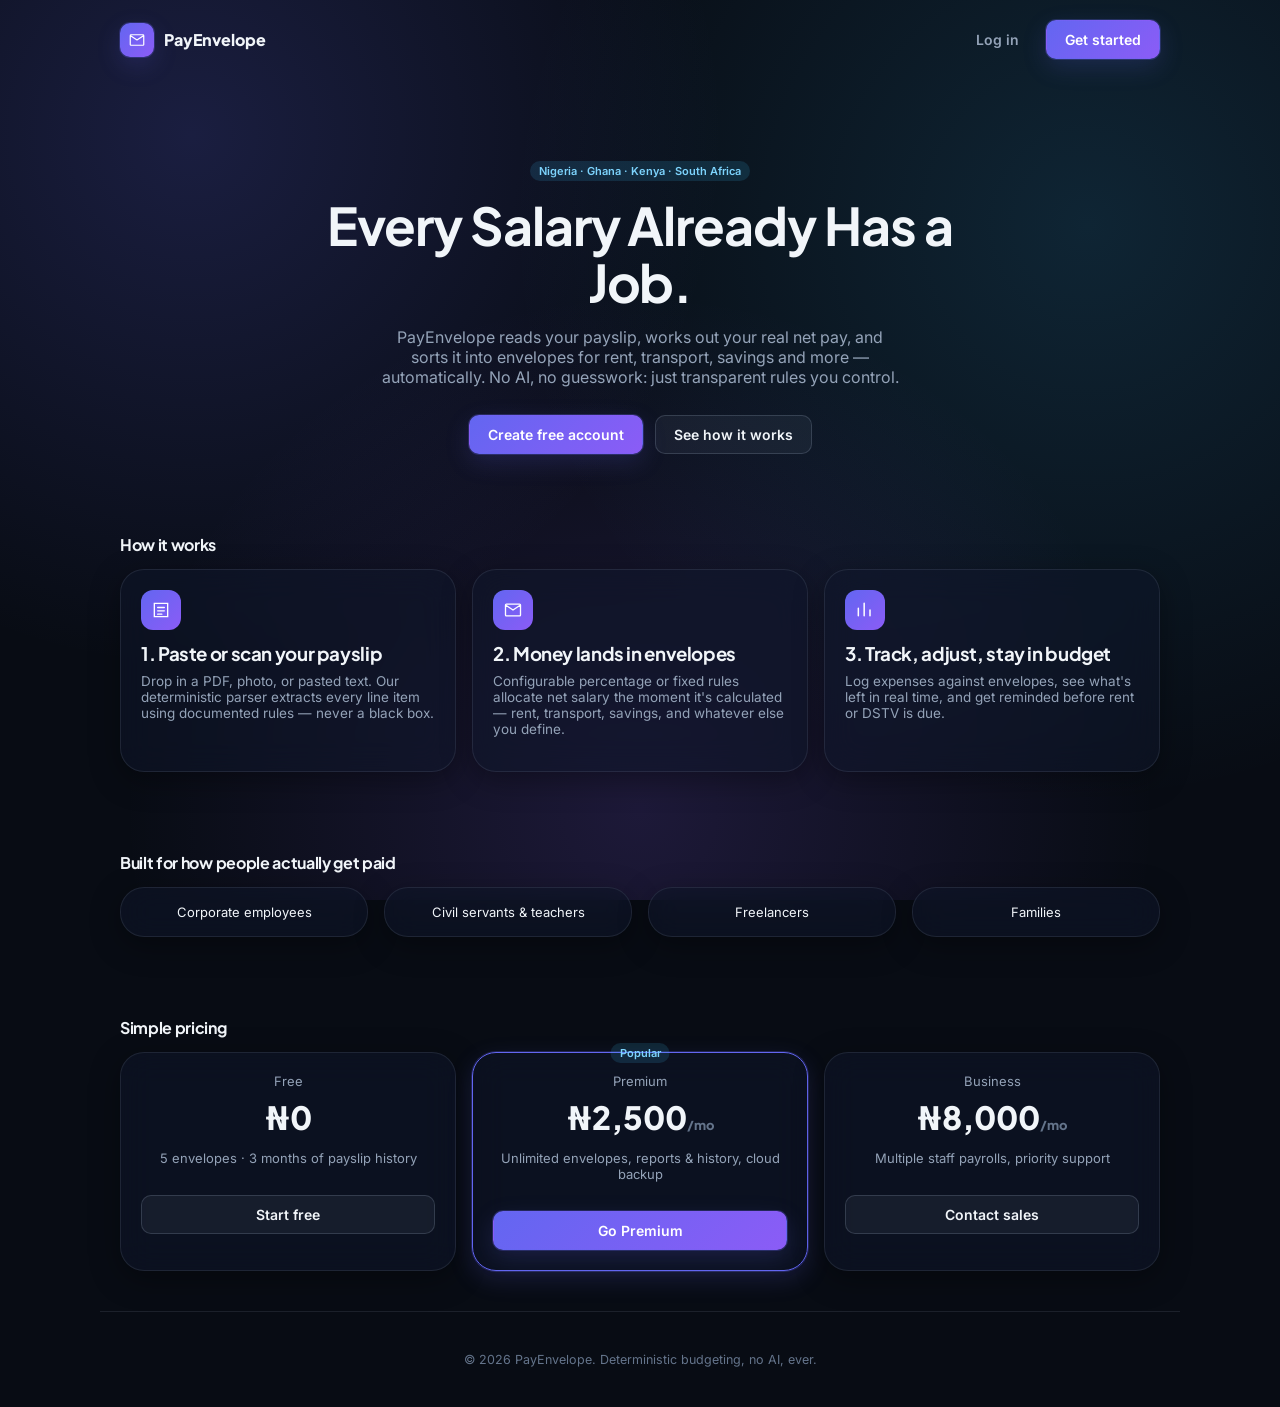
==== commit d9316cb2: "Add files via upload" ====
--- a/frontend/index.html
+++ b/frontend/index.html
@@ -4,8 +4,8 @@
 <meta charset="UTF-8">
 <meta name="viewport" content="width=device-width, initial-scale=1.0, viewport-fit=cover">
 <meta name="theme-color" content="#080C14">
-<meta name="description" content="Silo automatically organizes your salary into budgeting envelopes. Read payslips, calculate deductions, track spending — entirely offline-capable, no AI.">
-<title>Silo — Every Salary Already Has a Job</title>
+<meta name="description" content="PayEnvelope automatically organizes your salary into budgeting envelopes. Read payslips, calculate deductions, track spending — entirely offline-capable, no AI.">
+<title>PayEnvelope — Every Salary Already Has a Job</title>
 <link rel="manifest" href="manifest.json">
 <link rel="icon" href="icons/favicon-32.png">
 <link rel="apple-touch-icon" href="icons/icon-192.png">
@@ -19,9 +19,9 @@
   <nav class="flex items-center justify-between" style="max-width:1080px;margin:0 auto;padding:20px;">
     <div class="brand" style="padding:0;">
       <div class="brand-mark">
-        <svg viewBox="0 0 24 24" fill="none"><path d="M12 2.5L7 7v13a1 1 0 001 1h8a1 1 0 001-1V7l-5-4.5z" stroke="white" stroke-width="1.6" stroke-linecap="round" stroke-linejoin="round"/><path d="M7.5 12h9M7.5 16h9" stroke="white" stroke-width="1.4" stroke-linecap="round"/></svg>
-      </div>
-      <div><div class="brand-name">Silo</div></div>
+        <svg viewBox="0 0 24 24" fill="none"><path d="M3 6l9 6 9-6M4 5h16a1 1 0 011 1v12a1 1 0 01-1 1H4a1 1 0 01-1-1V6a1 1 0 011-1z" stroke="white" stroke-width="1.6" stroke-linecap="round" stroke-linejoin="round"/></svg>
+      </div>
+      <div><div class="brand-name">PayEnvelope</div></div>
     </div>
     <div class="flex gap-8">
       <button class="btn btn-ghost" data-action="show-auth" data-mode="login">Log in</button>
@@ -32,7 +32,7 @@
   <div class="landing-hero">
     <span class="badge badge-info">Nigeria · Ghana · Kenya · South Africa</span>
     <h1 class="mt-16">Every Salary Already Has a Job.</h1>
-    <p>Silo reads your payslip, works out your real net pay, and sorts it into envelopes for rent, transport, savings and more — automatically. No AI, no guesswork: just transparent rules you control.</p>
+    <p>PayEnvelope reads your payslip, works out your real net pay, and sorts it into envelopes for rent, transport, savings and more — automatically. No AI, no guesswork: just transparent rules you control.</p>
     <div class="flex gap-12" style="justify-content:center;margin-top:28px;">
       <button class="btn btn-primary" data-action="show-auth" data-mode="register">Create free account</button>
       <button class="btn btn-secondary" data-action="scroll-to" data-target="how-it-works">See how it works</button>
@@ -48,7 +48,7 @@
         <p class="text-secondary mt-8" style="font-size:13.5px;">Drop in a PDF, photo, or pasted text. Our deterministic parser extracts every line item using documented rules — never a black box.</p>
       </div>
       <div class="glass-card feature-tile">
-        <div class="feature-icon"><svg viewBox="0 0 24 24" fill="none"><path d="M12 2.5L7 7v13a1 1 0 001 1h8a1 1 0 001-1V7l-5-4.5z" stroke="white" stroke-width="1.6" stroke-linecap="round" stroke-linejoin="round"/><path d="M7.5 12h9M7.5 16h9" stroke="white" stroke-width="1.4" stroke-linecap="round"/></svg></div>
+        <div class="feature-icon"><svg viewBox="0 0 24 24" fill="none"><path d="M3 6l9 6 9-6M4 5h16a1 1 0 011 1v12a1 1 0 01-1 1H4a1 1 0 01-1-1V6a1 1 0 011-1z" stroke="white" stroke-width="1.6" stroke-linejoin="round"/></svg></div>
         <h3>2. Money lands in envelopes</h3>
         <p class="text-secondary mt-8" style="font-size:13.5px;">Configurable percentage or fixed rules allocate net salary the moment it's calculated — rent, transport, savings, and whatever else you define.</p>
       </div>
@@ -96,7 +96,7 @@
   </div>
 
   <footer class="landing-section text-muted" style="text-align:center;font-size:12.5px;border-top:1px solid var(--surface-border);">
-    © 2026 Silo. Deterministic budgeting, no AI, ever.
+    © 2026 PayEnvelope. Deterministic budgeting, no AI, ever.
   </footer>
 </section>
 
@@ -106,9 +106,9 @@
     <div class="glass-card auth-card">
       <div class="brand" style="padding:0 0 20px;justify-content:center;">
         <div class="brand-mark">
-          <svg viewBox="0 0 24 24" fill="none"><path d="M12 2.5L7 7v13a1 1 0 001 1h8a1 1 0 001-1V7l-5-4.5z" stroke="white" stroke-width="1.6" stroke-linecap="round" stroke-linejoin="round"/><path d="M7.5 12h9M7.5 16h9" stroke="white" stroke-width="1.4" stroke-linecap="round"/></svg>
-        </div>
-        <div class="brand-name">Silo</div>
+          <svg viewBox="0 0 24 24" fill="none"><path d="M3 6l9 6 9-6M4 5h16a1 1 0 011 1v12a1 1 0 01-1 1H4a1 1 0 01-1-1V6a1 1 0 011-1z" stroke="white" stroke-width="1.6" stroke-linejoin="round"/></svg>
+        </div>
+        <div class="brand-name">PayEnvelope</div>
       </div>
 
       <div class="chip-row" style="justify-content:center;margin-bottom:20px;">
@@ -163,7 +163,7 @@
         <button class="btn btn-secondary btn-sm" data-action="oauth-stub" data-provider="Microsoft">Microsoft</button>
         <button class="btn btn-secondary btn-sm" data-action="oauth-stub" data-provider="Apple">Apple</button>
       </div>
-      <p class="text-muted mt-16" style="font-size:11.5px;text-align:center;">By continuing you agree to Silo's Terms & Privacy Policy.</p>
+      <p class="text-muted mt-16" style="font-size:11.5px;text-align:center;">By continuing you agree to PayEnvelope's Terms & Privacy Policy.</p>
     </div>
   </div>
 </section>
@@ -173,10 +173,10 @@
   <aside class="sidebar" aria-label="Primary navigation">
     <div class="brand">
       <div class="brand-mark">
-        <svg viewBox="0 0 24 24" fill="none"><path d="M12 2.5L7 7v13a1 1 0 001 1h8a1 1 0 001-1V7l-5-4.5z" stroke="white" stroke-width="1.6" stroke-linecap="round" stroke-linejoin="round"/><path d="M7.5 12h9M7.5 16h9" stroke="white" stroke-width="1.4" stroke-linecap="round"/></svg>
+        <svg viewBox="0 0 24 24" fill="none"><path d="M3 6l9 6 9-6M4 5h16a1 1 0 011 1v12a1 1 0 01-1 1H4a1 1 0 01-1-1V6a1 1 0 011-1z" stroke="white" stroke-width="1.6" stroke-linejoin="round"/></svg>
       </div>
       <div>
-        <div class="brand-name">Silo</div>
+        <div class="brand-name">PayEnvelope</div>
         <div class="brand-tagline">Every salary has a job</div>
       </div>
     </div>
@@ -229,7 +229,7 @@
     <div class="install-banner" id="install-banner">
       <div class="flex items-center gap-12">
         <svg width="20" height="20" viewBox="0 0 24 24" fill="none"><path d="M12 16V4m0 0L7 9m5-5l5 5M4 20h16" stroke="var(--color-accent)" stroke-width="1.8" stroke-linecap="round" stroke-linejoin="round"/></svg>
-        <span style="font-size:13px;">Install Silo for offline access and a native app feel.</span>
+        <span style="font-size:13px;">Install PayEnvelope for offline access and a native app feel.</span>
       </div>
       <div class="flex gap-8">
         <button class="btn btn-primary btn-sm" id="install-btn">Install</button>
--- a/frontend/css/styles.css
+++ b/frontend/css/styles.css
@@ -1,5 +1,5 @@
 /* ==========================================================================
-   Silo — Design System
+   PayEnvelope — Design System
    Premium dark glassmorphism fintech aesthetic, Nigeria-first.
    ========================================================================== */
 
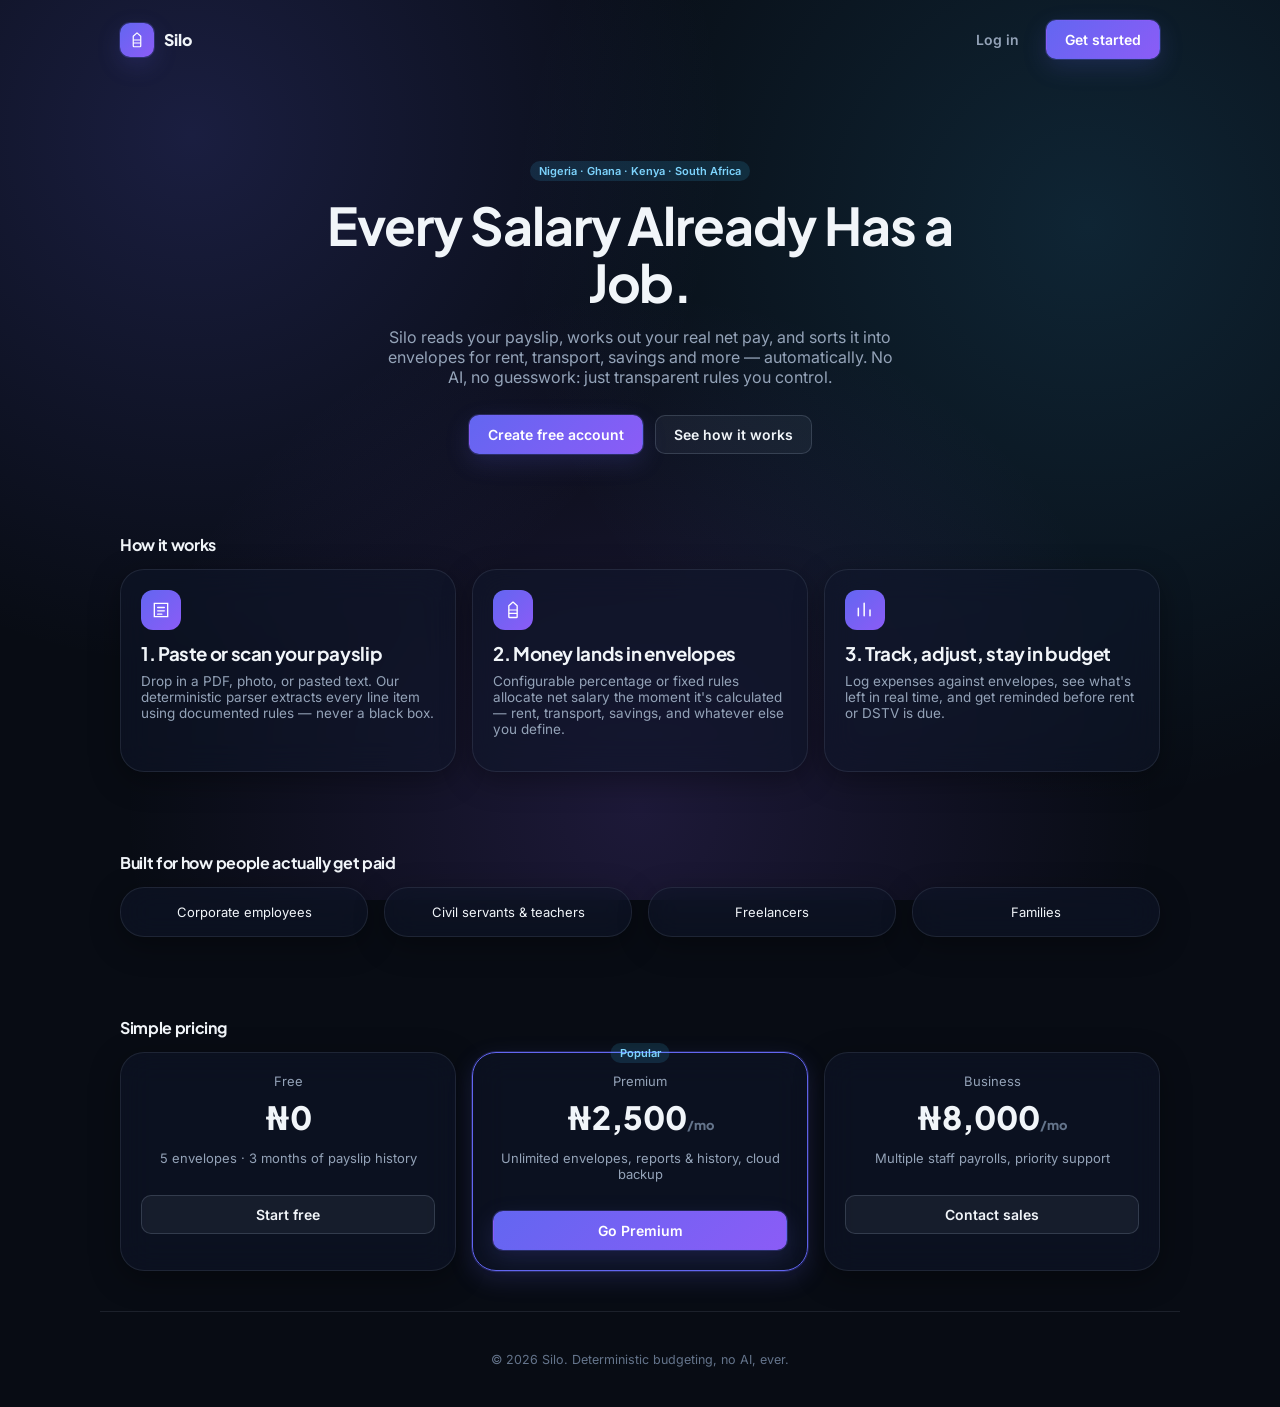
==== commit 1108d41a: "Add files via upload" ====
--- a/frontend/index.html
+++ b/frontend/index.html
@@ -4,8 +4,8 @@
 <meta charset="UTF-8">
 <meta name="viewport" content="width=device-width, initial-scale=1.0, viewport-fit=cover">
 <meta name="theme-color" content="#080C14">
-<meta name="description" content="PayEnvelope automatically organizes your salary into budgeting envelopes. Read payslips, calculate deductions, track spending — entirely offline-capable, no AI.">
-<title>PayEnvelope — Every Salary Already Has a Job</title>
+<meta name="description" content="Silo automatically organizes your salary into budgeting envelopes. Read payslips, calculate deductions, track spending — entirely offline-capable, no AI.">
+<title>Silo — Every Salary Already Has a Job</title>
 <link rel="manifest" href="manifest.json">
 <link rel="icon" href="icons/favicon-32.png">
 <link rel="apple-touch-icon" href="icons/icon-192.png">
@@ -19,9 +19,9 @@
   <nav class="flex items-center justify-between" style="max-width:1080px;margin:0 auto;padding:20px;">
     <div class="brand" style="padding:0;">
       <div class="brand-mark">
-        <svg viewBox="0 0 24 24" fill="none"><path d="M3 6l9 6 9-6M4 5h16a1 1 0 011 1v12a1 1 0 01-1 1H4a1 1 0 01-1-1V6a1 1 0 011-1z" stroke="white" stroke-width="1.6" stroke-linecap="round" stroke-linejoin="round"/></svg>
-      </div>
-      <div><div class="brand-name">PayEnvelope</div></div>
+        <svg viewBox="0 0 24 24" fill="none"><path d="M12 2.5L7 7v13a1 1 0 001 1h8a1 1 0 001-1V7l-5-4.5z" stroke="white" stroke-width="1.6" stroke-linecap="round" stroke-linejoin="round"/><path d="M7.5 12h9M7.5 16h9" stroke="white" stroke-width="1.4" stroke-linecap="round"/></svg>
+      </div>
+      <div><div class="brand-name">Silo</div></div>
     </div>
     <div class="flex gap-8">
       <button class="btn btn-ghost" data-action="show-auth" data-mode="login">Log in</button>
@@ -32,7 +32,7 @@
   <div class="landing-hero">
     <span class="badge badge-info">Nigeria · Ghana · Kenya · South Africa</span>
     <h1 class="mt-16">Every Salary Already Has a Job.</h1>
-    <p>PayEnvelope reads your payslip, works out your real net pay, and sorts it into envelopes for rent, transport, savings and more — automatically. No AI, no guesswork: just transparent rules you control.</p>
+    <p>Silo reads your payslip, works out your real net pay, and sorts it into envelopes for rent, transport, savings and more — automatically. No AI, no guesswork: just transparent rules you control.</p>
     <div class="flex gap-12" style="justify-content:center;margin-top:28px;">
       <button class="btn btn-primary" data-action="show-auth" data-mode="register">Create free account</button>
       <button class="btn btn-secondary" data-action="scroll-to" data-target="how-it-works">See how it works</button>
@@ -48,7 +48,7 @@
         <p class="text-secondary mt-8" style="font-size:13.5px;">Drop in a PDF, photo, or pasted text. Our deterministic parser extracts every line item using documented rules — never a black box.</p>
       </div>
       <div class="glass-card feature-tile">
-        <div class="feature-icon"><svg viewBox="0 0 24 24" fill="none"><path d="M3 6l9 6 9-6M4 5h16a1 1 0 011 1v12a1 1 0 01-1 1H4a1 1 0 01-1-1V6a1 1 0 011-1z" stroke="white" stroke-width="1.6" stroke-linejoin="round"/></svg></div>
+        <div class="feature-icon"><svg viewBox="0 0 24 24" fill="none"><path d="M12 2.5L7 7v13a1 1 0 001 1h8a1 1 0 001-1V7l-5-4.5z" stroke="white" stroke-width="1.6" stroke-linecap="round" stroke-linejoin="round"/><path d="M7.5 12h9M7.5 16h9" stroke="white" stroke-width="1.4" stroke-linecap="round"/></svg></div>
         <h3>2. Money lands in envelopes</h3>
         <p class="text-secondary mt-8" style="font-size:13.5px;">Configurable percentage or fixed rules allocate net salary the moment it's calculated — rent, transport, savings, and whatever else you define.</p>
       </div>
@@ -96,7 +96,7 @@
   </div>
 
   <footer class="landing-section text-muted" style="text-align:center;font-size:12.5px;border-top:1px solid var(--surface-border);">
-    © 2026 PayEnvelope. Deterministic budgeting, no AI, ever.
+    © 2026 Silo. Deterministic budgeting, no AI, ever.
   </footer>
 </section>
 
@@ -106,9 +106,9 @@
     <div class="glass-card auth-card">
       <div class="brand" style="padding:0 0 20px;justify-content:center;">
         <div class="brand-mark">
-          <svg viewBox="0 0 24 24" fill="none"><path d="M3 6l9 6 9-6M4 5h16a1 1 0 011 1v12a1 1 0 01-1 1H4a1 1 0 01-1-1V6a1 1 0 011-1z" stroke="white" stroke-width="1.6" stroke-linejoin="round"/></svg>
-        </div>
-        <div class="brand-name">PayEnvelope</div>
+          <svg viewBox="0 0 24 24" fill="none"><path d="M12 2.5L7 7v13a1 1 0 001 1h8a1 1 0 001-1V7l-5-4.5z" stroke="white" stroke-width="1.6" stroke-linecap="round" stroke-linejoin="round"/><path d="M7.5 12h9M7.5 16h9" stroke="white" stroke-width="1.4" stroke-linecap="round"/></svg>
+        </div>
+        <div class="brand-name">Silo</div>
       </div>
 
       <div class="chip-row" style="justify-content:center;margin-bottom:20px;">
@@ -163,7 +163,7 @@
         <button class="btn btn-secondary btn-sm" data-action="oauth-stub" data-provider="Microsoft">Microsoft</button>
         <button class="btn btn-secondary btn-sm" data-action="oauth-stub" data-provider="Apple">Apple</button>
       </div>
-      <p class="text-muted mt-16" style="font-size:11.5px;text-align:center;">By continuing you agree to PayEnvelope's Terms & Privacy Policy.</p>
+      <p class="text-muted mt-16" style="font-size:11.5px;text-align:center;">By continuing you agree to Silo's Terms & Privacy Policy.</p>
     </div>
   </div>
 </section>
@@ -173,10 +173,10 @@
   <aside class="sidebar" aria-label="Primary navigation">
     <div class="brand">
       <div class="brand-mark">
-        <svg viewBox="0 0 24 24" fill="none"><path d="M3 6l9 6 9-6M4 5h16a1 1 0 011 1v12a1 1 0 01-1 1H4a1 1 0 01-1-1V6a1 1 0 011-1z" stroke="white" stroke-width="1.6" stroke-linejoin="round"/></svg>
+        <svg viewBox="0 0 24 24" fill="none"><path d="M12 2.5L7 7v13a1 1 0 001 1h8a1 1 0 001-1V7l-5-4.5z" stroke="white" stroke-width="1.6" stroke-linecap="round" stroke-linejoin="round"/><path d="M7.5 12h9M7.5 16h9" stroke="white" stroke-width="1.4" stroke-linecap="round"/></svg>
       </div>
       <div>
-        <div class="brand-name">PayEnvelope</div>
+        <div class="brand-name">Silo</div>
         <div class="brand-tagline">Every salary has a job</div>
       </div>
     </div>
@@ -229,7 +229,7 @@
     <div class="install-banner" id="install-banner">
       <div class="flex items-center gap-12">
         <svg width="20" height="20" viewBox="0 0 24 24" fill="none"><path d="M12 16V4m0 0L7 9m5-5l5 5M4 20h16" stroke="var(--color-accent)" stroke-width="1.8" stroke-linecap="round" stroke-linejoin="round"/></svg>
-        <span style="font-size:13px;">Install PayEnvelope for offline access and a native app feel.</span>
+        <span style="font-size:13px;">Install Silo for offline access and a native app feel.</span>
       </div>
       <div class="flex gap-8">
         <button class="btn btn-primary btn-sm" id="install-btn">Install</button>
--- a/frontend/css/styles.css
+++ b/frontend/css/styles.css
@@ -1,5 +1,5 @@
 /* ==========================================================================
-   PayEnvelope — Design System
+   Silo — Design System
    Premium dark glassmorphism fintech aesthetic, Nigeria-first.
    ========================================================================== */
 
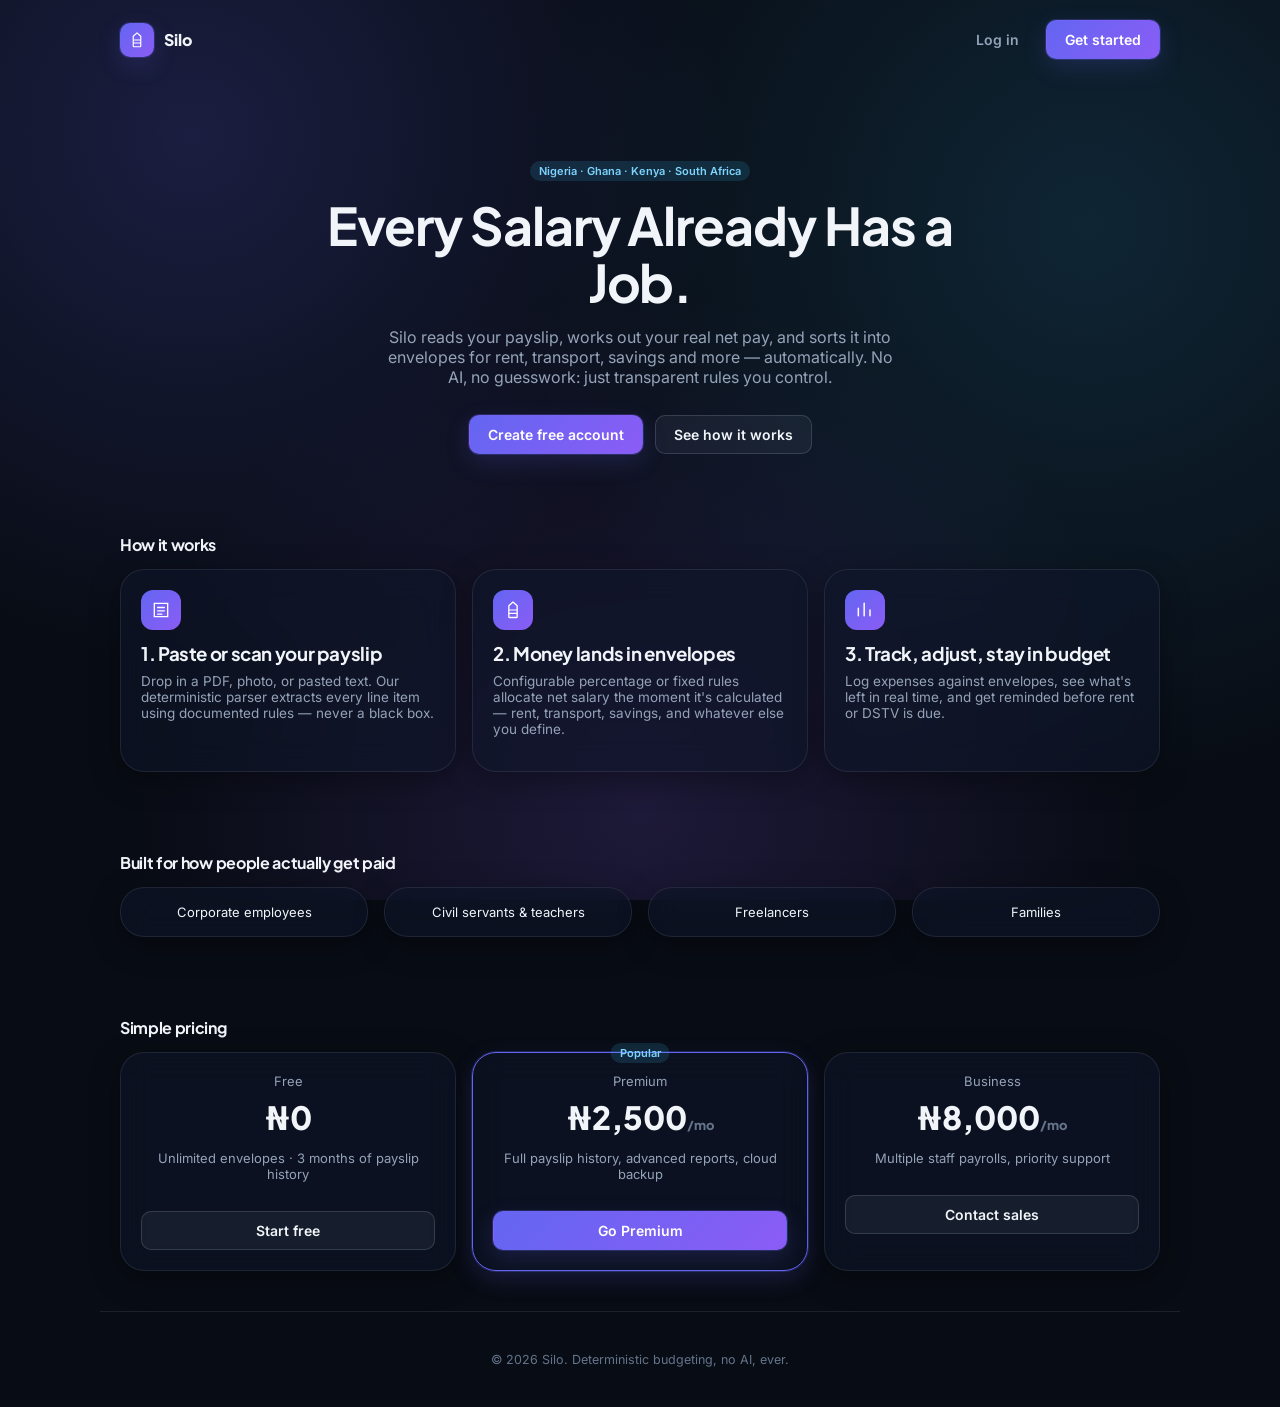
==== commit 0ba22c65: "Add files via upload" ====
--- a/frontend/index.html
+++ b/frontend/index.html
@@ -76,14 +76,14 @@
       <div class="glass-card pricing-card">
         <div class="text-secondary" style="font-size:13px;">Free</div>
         <div class="price">₦0</div>
-        <p class="text-secondary" style="font-size:13px;">5 envelopes · 3 months of payslip history</p>
+        <p class="text-secondary" style="font-size:13px;">Unlimited envelopes · 3 months of payslip history</p>
         <button class="btn btn-secondary btn-block mt-16" data-action="show-auth" data-mode="register">Start free</button>
       </div>
       <div class="glass-card pricing-card featured">
         <span class="badge badge-info" style="position:absolute;top:-10px;left:50%;transform:translateX(-50%);">Popular</span>
         <div class="text-secondary" style="font-size:13px;">Premium</div>
         <div class="price">₦2,500<span style="font-size:13px;color:var(--text-muted);">/mo</span></div>
-        <p class="text-secondary" style="font-size:13px;">Unlimited envelopes, reports & history, cloud backup</p>
+        <p class="text-secondary" style="font-size:13px;">Full payslip history, advanced reports, cloud backup</p>
         <button class="btn btn-primary btn-block mt-16" data-action="show-auth" data-mode="register">Go Premium</button>
       </div>
       <div class="glass-card pricing-card">
@@ -148,7 +148,7 @@
         </div>
         <div class="field">
           <label for="reg-password">Password</label>
-          <input class="input" type="password" id="reg-password" placeholder="At least 8 characters" required minlength="8">
+          <input class="input" type="password" id="reg-password" placeholder="At least 8 characters, with a number" required minlength="8" pattern="(?=.*\d).{8,}" title="At least 8 characters, including at least one digit.">
         </div>
         <button class="btn btn-primary btn-block" type="submit">Create account</button>
       </form>
@@ -219,7 +219,7 @@
     <div class="sidebar-footer">
       <div class="glass-card" style="padding:14px;">
         <div style="font-size:12px;font-weight:600;">Free plan</div>
-        <div class="text-muted" style="font-size:11px;margin-top:2px;">5 envelopes · 3mo history</div>
+        <div class="text-muted" style="font-size:11px;margin-top:2px;">Unlimited envelopes · 3mo history</div>
         <button class="btn btn-primary btn-sm btn-block mt-8" data-nav="settings" data-settings-tab="subscription">Upgrade</button>
       </div>
     </div>
@@ -252,7 +252,7 @@
 
       <div class="grid grid-4" id="dash-stats"></div>
 
-      <div class="grid" style="grid-template-columns: 1.4fr 1fr; margin-top:20px;" id="dash-two-col">
+      <div class="grid split-14-1" style="margin-top:20px;" id="dash-two-col">
         <div class="glass-card">
           <div class="section-header">
             <h2>Envelope summary</h2>
@@ -281,7 +281,7 @@
         <div><h1>Upload payslip</h1><div class="subtitle">Paste, drop, or capture — parsed instantly and fully offline.</div></div>
       </div>
 
-      <div class="grid" style="grid-template-columns: 1fr 1fr;">
+      <div class="grid split-1-1">
         <div class="glass-card">
           <div class="chip-row mt-8" style="margin-bottom:16px;">
             <div class="chip active" data-country="NG">🇳🇬 Nigeria</div>
@@ -384,7 +384,7 @@
 
       <div class="grid grid-3" id="report-stats"></div>
 
-      <div class="grid" style="grid-template-columns: 1fr 1fr; margin-top:20px;">
+      <div class="grid split-1-1" style="margin-top:20px;">
         <div class="glass-card">
           <div class="section-header"><h2>Expense categories</h2></div>
           <div id="report-categories"></div>
@@ -400,11 +400,12 @@
     <section id="view-settings" class="view" aria-label="Settings">
       <div class="topbar"><div><h1>Settings</h1><div class="subtitle">Currency, theme, notifications, privacy, and account.</div></div></div>
 
-      <div class="grid" style="grid-template-columns: 220px 1fr;">
+      <div class="grid split-sidebar">
         <div class="glass-card" style="padding:10px;height:fit-content;">
           <div class="nav-item active" data-settings-tab="general">General</div>
           <div class="nav-item" data-settings-tab="notifications">Notifications</div>
           <div class="nav-item" data-settings-tab="budget">Budget defaults</div>
+          <div class="nav-item" data-settings-tab="payment">Payment account</div>
           <div class="nav-item" data-settings-tab="subscription">Subscription</div>
           <div class="nav-item" data-settings-tab="privacy">Privacy & data</div>
         </div>
@@ -467,6 +468,17 @@
             <button class="btn btn-secondary mt-8" data-action="open-modal" data-modal="rules">Edit allocation rules</button>
           </div>
 
+          <div class="glass-card settings-pane" data-settings-pane="payment" style="display:none;">
+            <h2 style="font-size:15px;margin-bottom:10px;">Payment account</h2>
+            <p class="text-secondary" style="font-size:13px;margin-bottom:16px;">
+              Generate a real bank account number (via Paystack) that your employer or payer can send your salary
+              into. Money received here is split automatically across your envelopes using the split from your
+              most recently uploaded payslip. This is the one feature in Silo that talks to a server — everything
+              else on this page stays fully local to this device.
+            </p>
+            <div id="payment-account-panel"><!-- rendered by renderPaymentAccountPane() --></div>
+          </div>
+
           <div class="glass-card settings-pane" data-settings-pane="subscription" style="display:none;">
             <h2 style="font-size:15px;margin-bottom:16px;">Subscription</h2>
             <div class="grid grid-3">
--- a/frontend/css/styles.css
+++ b/frontend/css/styles.css
@@ -183,6 +183,18 @@
 .topbar h1 { font-size: 22px; }
 .topbar .subtitle { color: var(--text-secondary); font-size: 13px; margin-top: 4px; }
 
+@media (max-width: 560px) {
+  /* Topbars pair a title block with one or more action buttons using
+     justify-content:space-between + nowrap buttons — on a phone-width
+     viewport there isn't room for both side by side, so the button(s) were
+     getting pushed off the right edge and clipped (e.g. "New envelope" on
+     the Envelopes screen). Stack title above actions instead. */
+  .topbar { flex-direction: column; align-items: stretch; gap: 12px; }
+  .topbar > .btn { width: 100%; }
+  .topbar > .flex { flex-wrap: wrap; }
+  .topbar > .flex > .btn, .topbar > .flex > select.input { flex: 1 1 auto; min-width: 140px; }
+}
+
 /* Mobile bottom nav */
 .bottom-nav {
   display: none;
@@ -247,6 +259,20 @@
    widths is what produced the "not proportional", overly elongated cards. */
 @media (max-width: 380px) { .grid-2, .grid-3, .grid-4 { grid-template-columns: 1fr; } }
 @media (max-width: 560px) { .grid { gap: 10px; } }
+
+/* Ad-hoc two-column splits (dashboard envelope/bills panel, upload page,
+   reports page, settings sidebar+content). These previously used inline
+   `style="grid-template-columns: ..."`, which — being more specific than a
+   class — silently bypassed the .grid-2/.grid-3/.grid-4 responsive rules
+   above and stayed side-by-side (cramped, overlapping badges, clipped
+   dropdowns) all the way down to phone widths. Routing them through classes
+   instead means one shared mobile breakpoint covers all of them. */
+.split-14-1 { grid-template-columns: 1.4fr 1fr; }
+.split-1-1 { grid-template-columns: 1fr 1fr; }
+.split-sidebar { grid-template-columns: 220px 1fr; }
+@media (max-width: 860px) {
+  .split-14-1, .split-1-1, .split-sidebar { grid-template-columns: 1fr; }
+}
 
 /* Envelope card: paper-envelope silhouette used for every budgeting bucket.
    The ::before pseudo-element draws the folded flap using clip-path so the
@@ -401,6 +427,7 @@
   display: inline-flex; align-items: center; gap: 5px;
   padding: 3px 9px; border-radius: 999px;
   font-size: 11px; font-weight: 600;
+  white-space: nowrap; flex-shrink: 0;
 }
 .badge-success { background: rgba(16,185,129,0.14); color: #6EE7B7; }
 .badge-warning { background: rgba(245,158,11,0.14); color: #FCD34D; }
@@ -432,14 +459,15 @@
 }
 .txn-row:last-child { border-bottom: none; }
 .txn-left { display: flex; align-items: center; gap: 12px; min-width: 0; }
+.txn-info { min-width: 0; }
 .txn-icon {
   width: 38px; height: 38px; border-radius: 12px;
   display: flex; align-items: center; justify-content: center;
   background: rgba(148,163,184,0.08); flex-shrink: 0;
 }
 .txn-icon svg { width: 18px; height: 18px; }
-.txn-info .txn-title { font-size: 13.5px; font-weight: 600; }
-.txn-info .txn-sub { font-size: 12px; color: var(--text-muted); }
+.txn-info .txn-title { font-size: 13.5px; font-weight: 600; overflow-wrap: break-word; }
+.txn-info .txn-sub { font-size: 12px; color: var(--text-muted); overflow-wrap: break-word; }
 .txn-amount { font-family: var(--font-display); font-weight: 700; font-size: 14px; white-space: nowrap; }
 .txn-amount.negative { color: #FCA5A5; }
 .txn-amount.positive { color: #6EE7B7; }
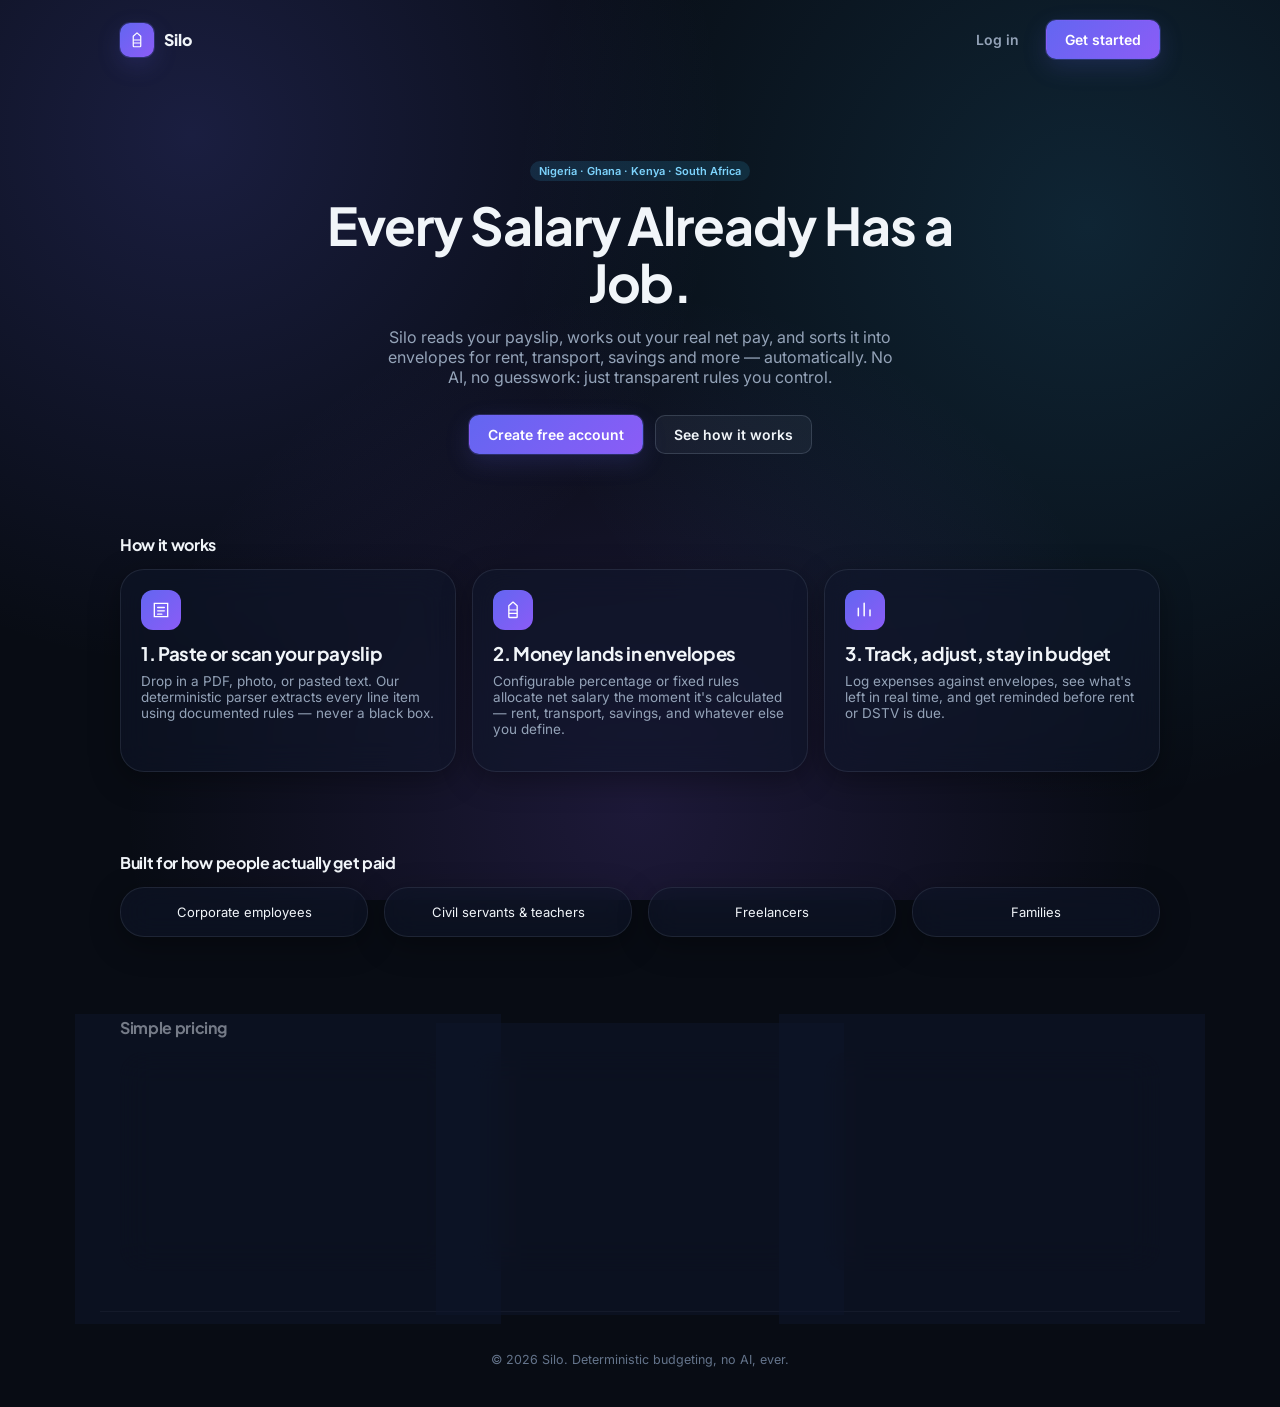
==== commit 4f958fb7: "Add files via upload" ====
--- a/frontend/index.html
+++ b/frontend/index.html
@@ -558,7 +558,7 @@
 
 <div class="toast-container" id="toast-container"></div>
 
-<script src="js/config.js"></script>
+<script src="js/config.js?v=2026072602"></script>
 <script src="js/storage.js"></script>
 <script src="js/parser.js"></script>
 <script src="js/envelope-engine.js"></script>
